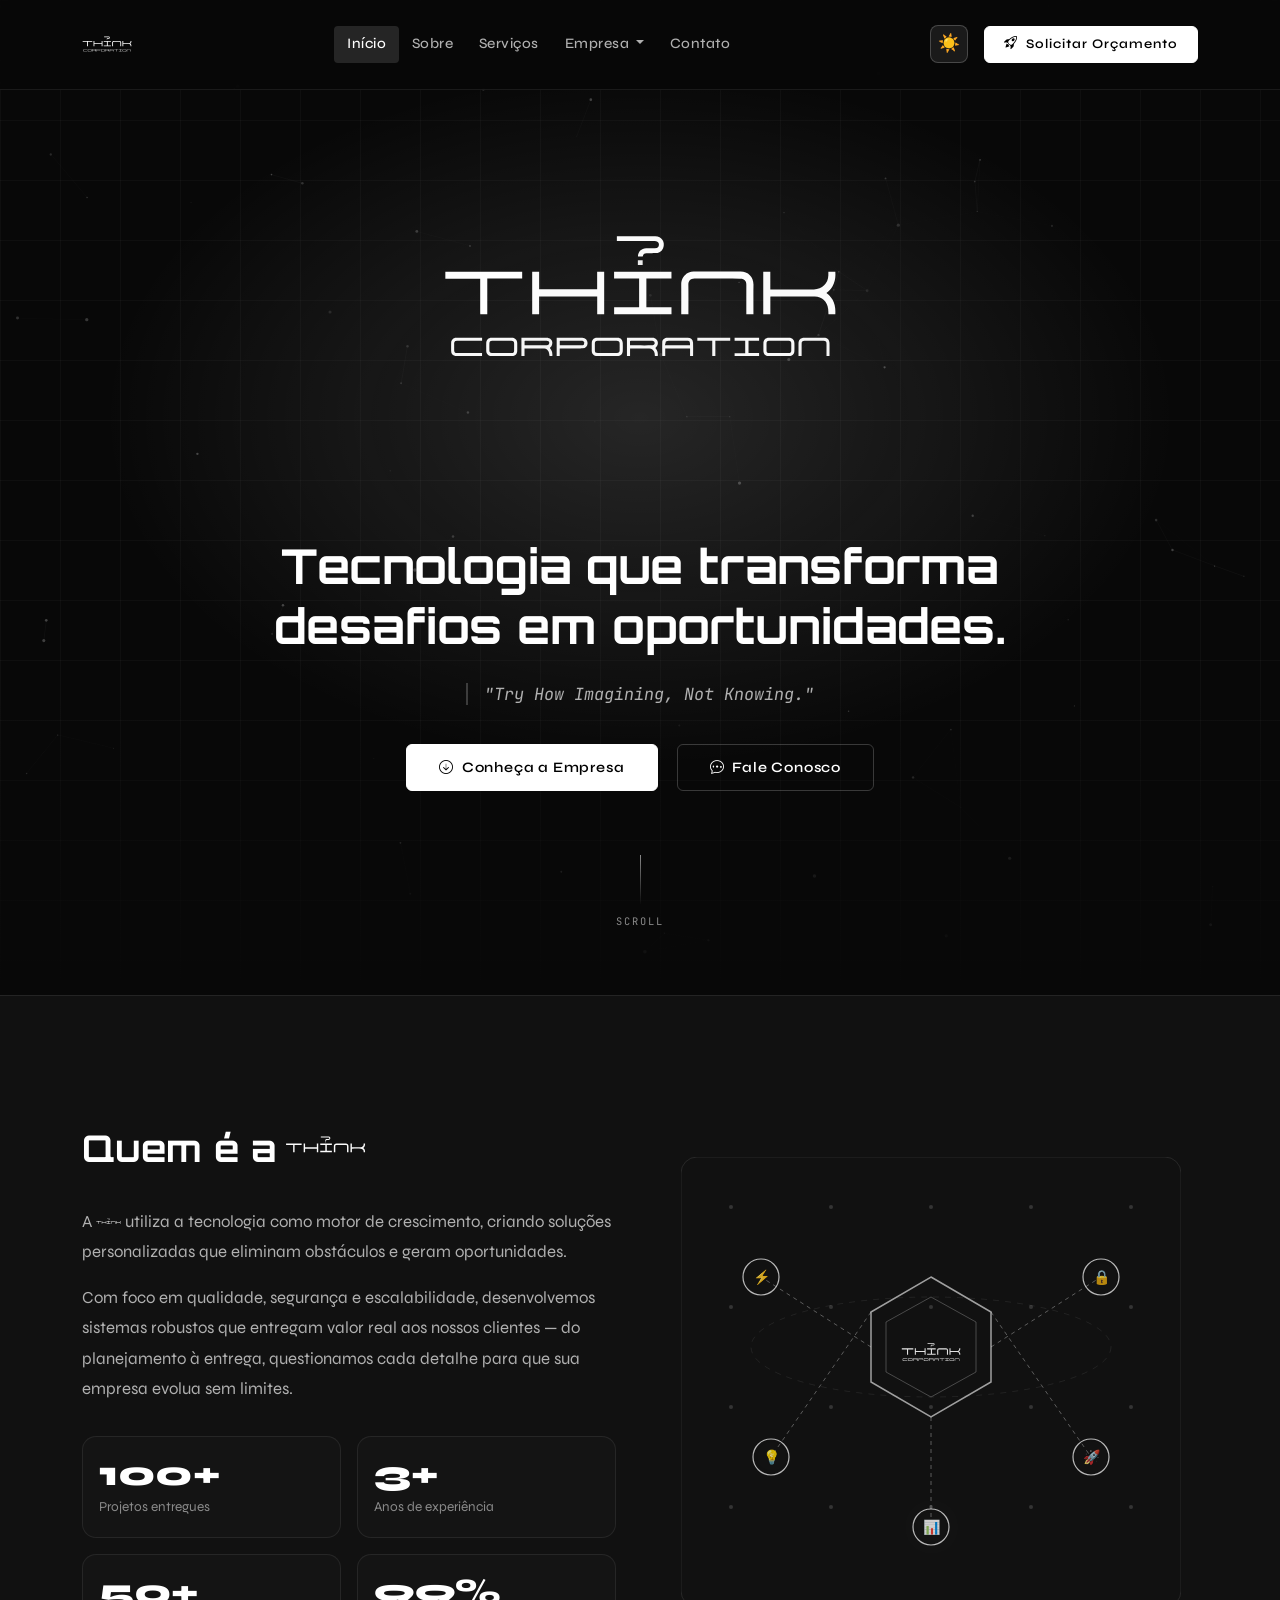
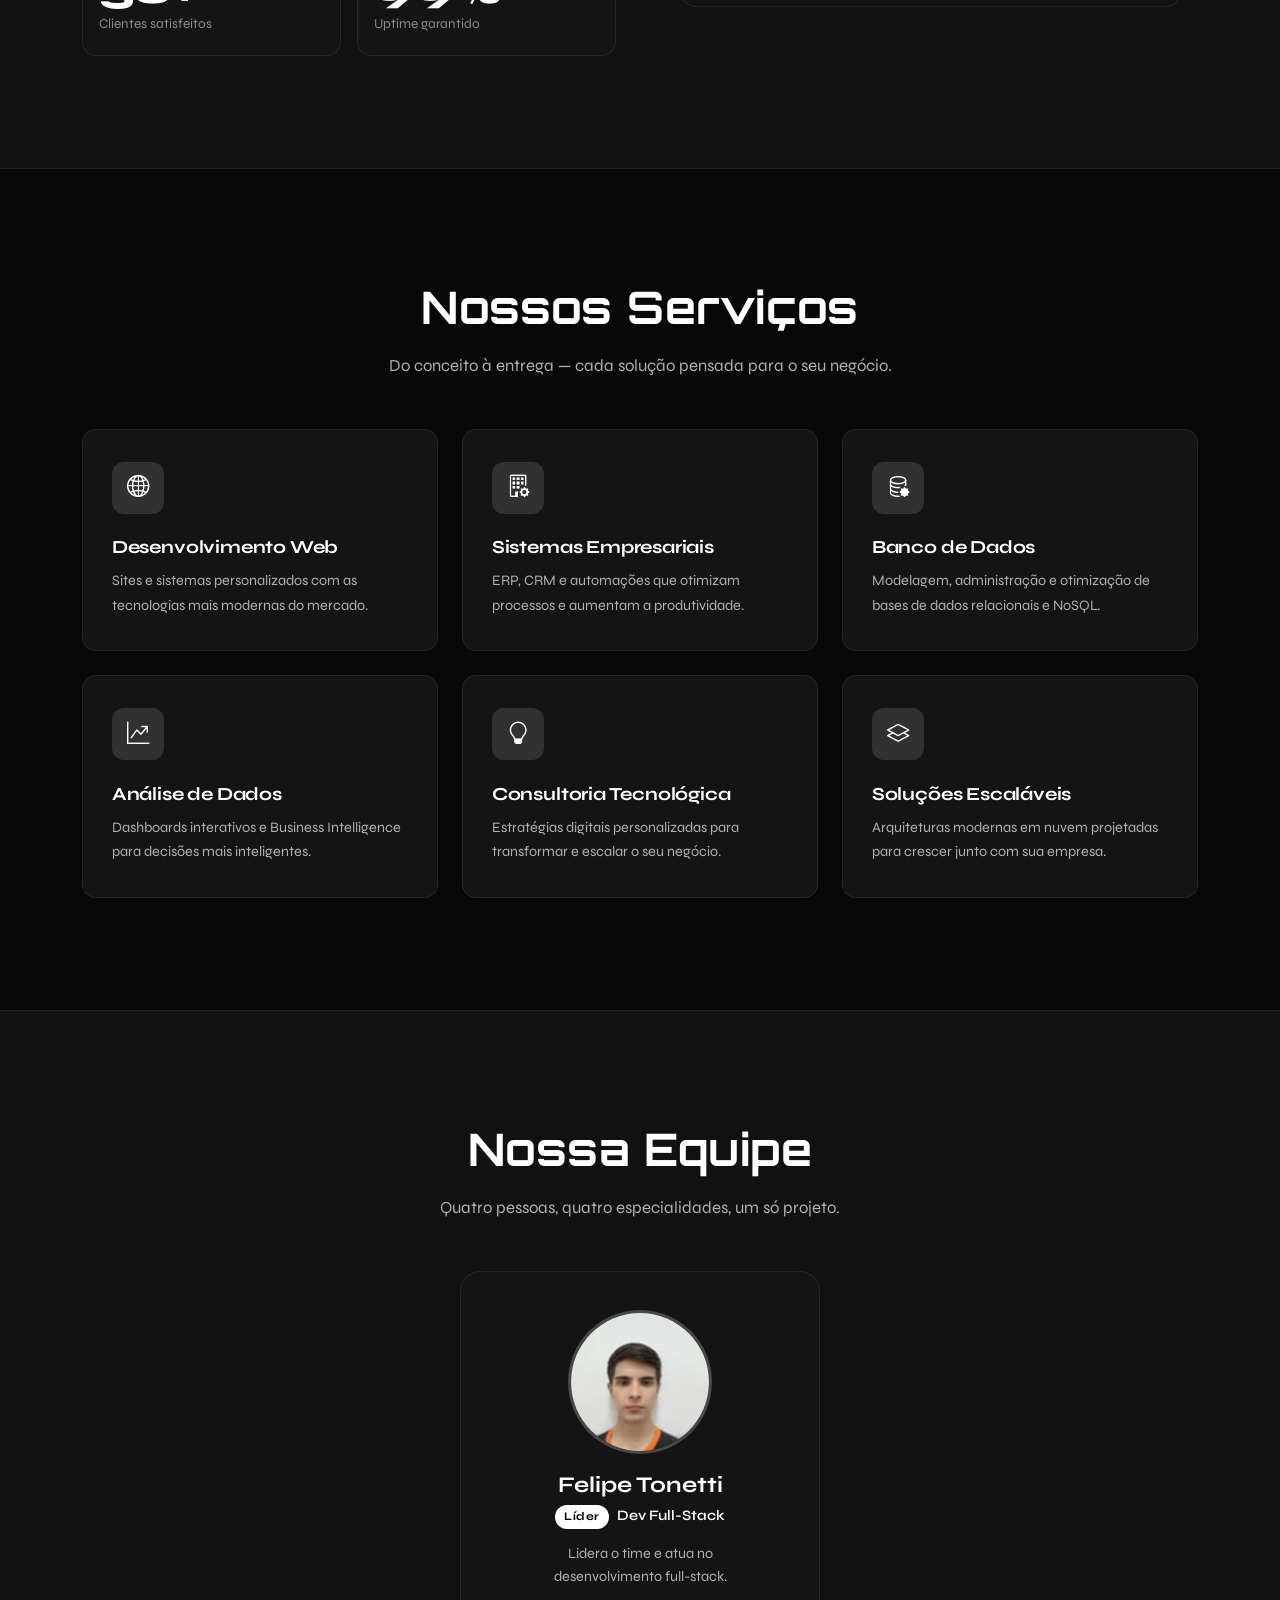
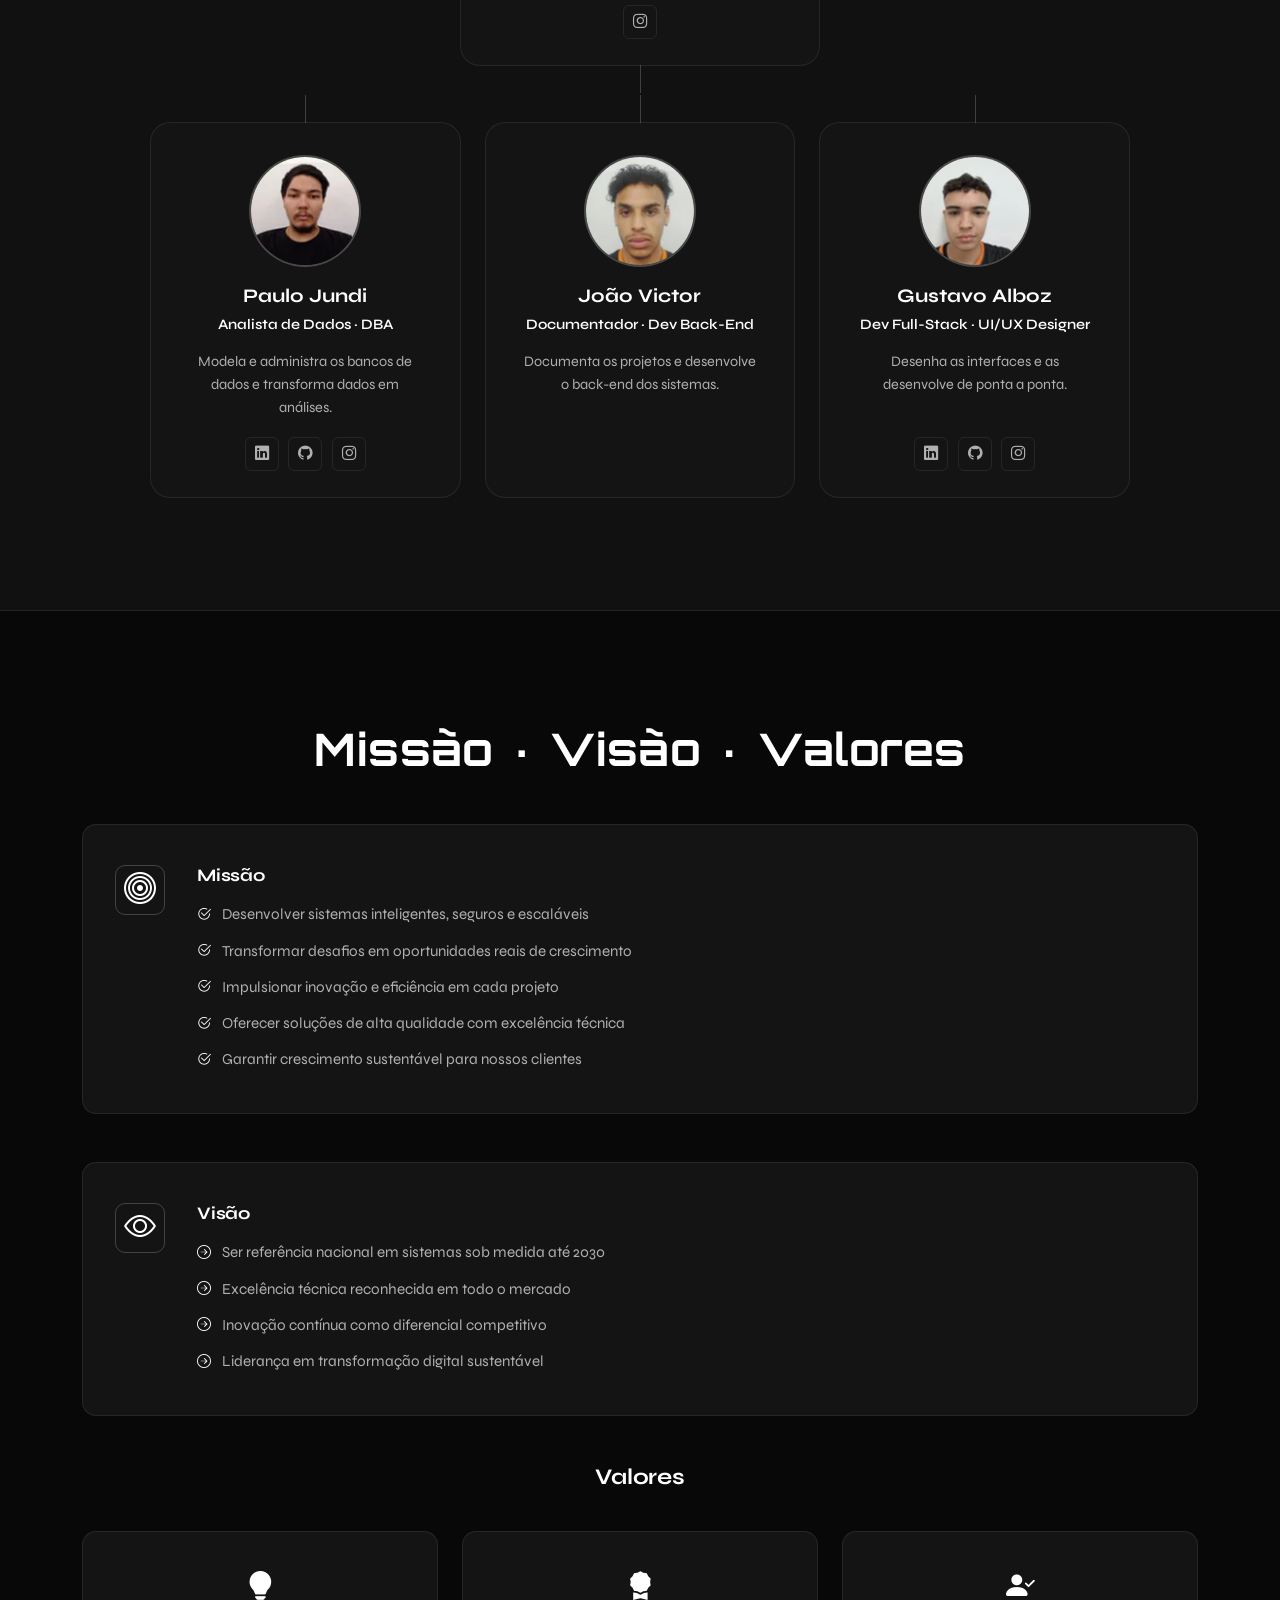
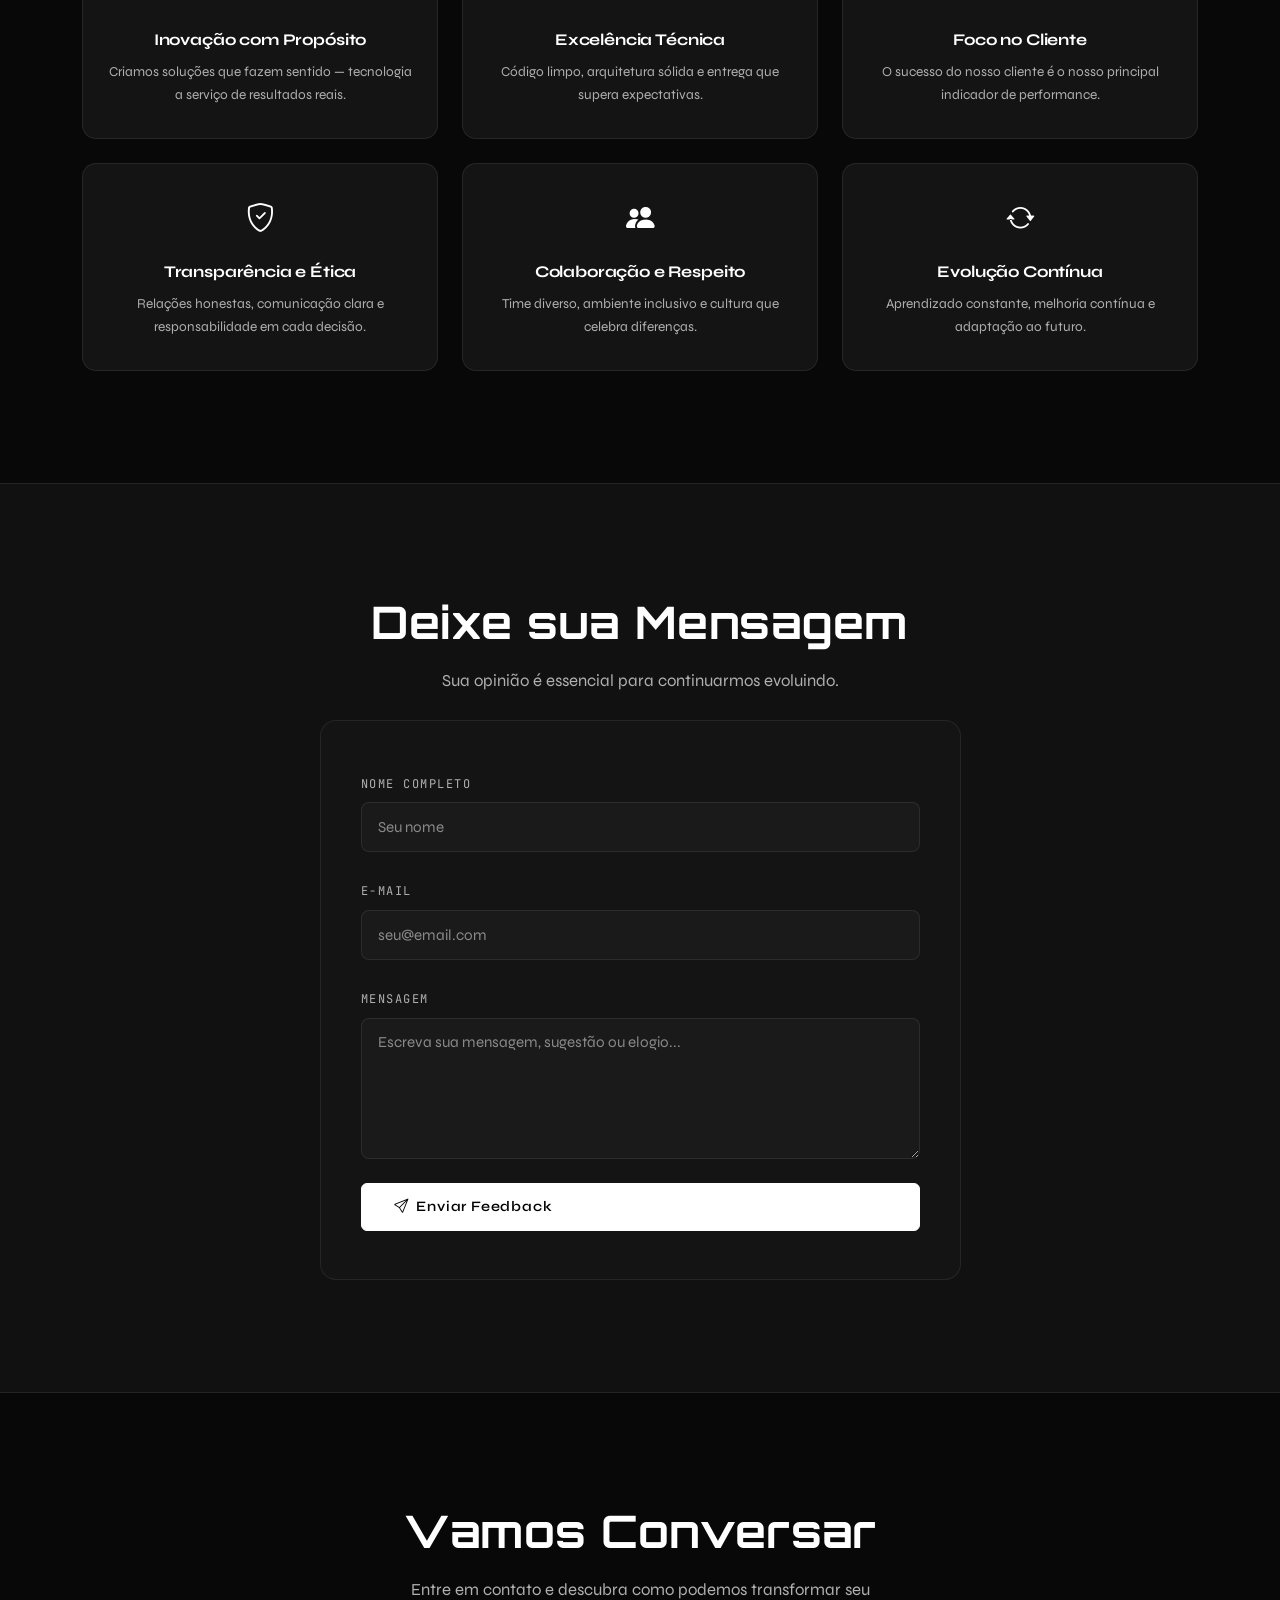
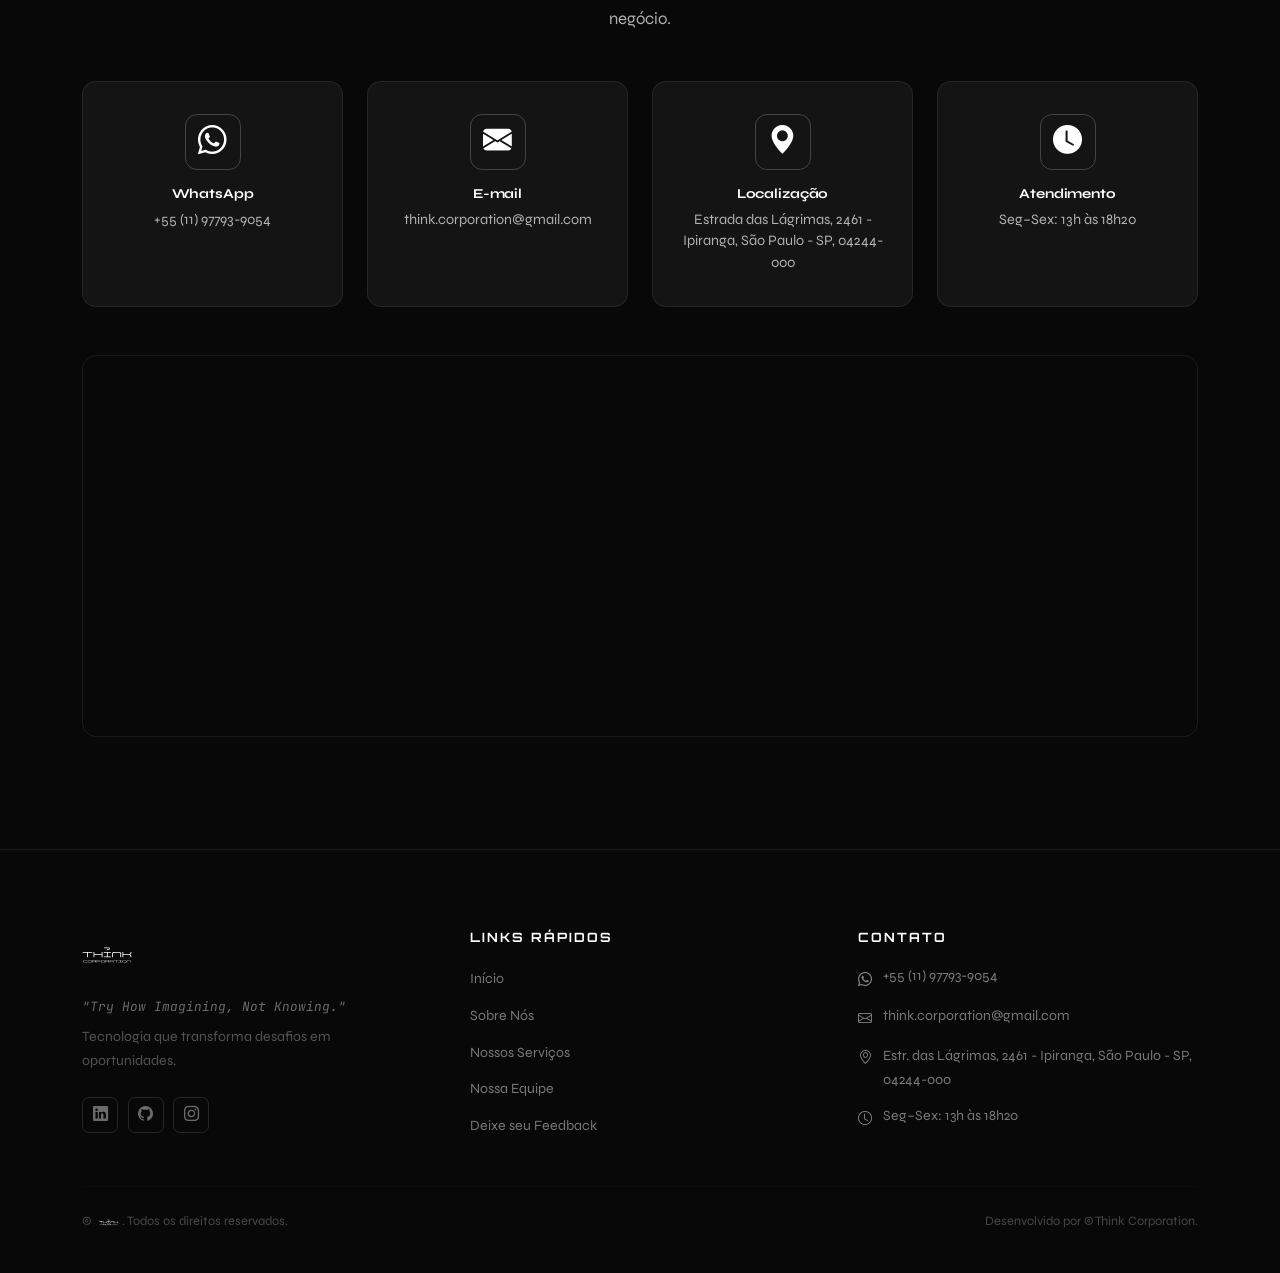
==== index.html @ 340e90be "Add files via upload" ====
<!DOCTYPE html>
<html lang="pt-BR" data-theme="dark">
<head>
  <meta charset="UTF-8" />
  <meta name="viewport" content="width=device-width, initial-scale=1.0" />
  <meta name="description" content="THINK Corporation – Tecnologia que transforma desafios em oportunidades. Desenvolvimento web, sistemas empresariais, análise de dados e consultoria tecnológica." />
  <meta name="keywords" content="THINK Corporation, desenvolvimento web, sistemas empresariais, ERP, CRM, banco de dados, análise de dados, consultoria tecnológica" />
  <meta name="author" content="THINK Corporation" />
  <meta name="robots" content="index, follow" />

  <meta property="og:title" content="THINK Corporation – Try How Imagining, Not Knowing." />
  <meta property="og:description" content="Tecnologia que transforma desafios em oportunidades. Soluções personalizadas, escaláveis e seguras." />
  <meta property="og:type" content="website" />
  <meta property="og:url" content="https://thinkcorporation.com.br" />
  <meta property="og:locale" content="pt_BR" />

  <meta name="twitter:card" content="summary" />
  <meta name="twitter:title" content="THINK Corporation" />
  <meta name="twitter:description" content="Try How Imagining, Not Knowing." />

  <title>THINK Corporation – Tecnologia que Transforma</title>

  <link rel="icon" type="image/svg+xml" href="assets/img/think_b.svg" />

  <link href="https://cdn.jsdelivr.net/npm/bootstrap@5.3.3/dist/css/bootstrap.min.css" rel="stylesheet" />
  <link href="https://cdn.jsdelivr.net/npm/bootstrap-icons@1.11.3/font/bootstrap-icons.css" rel="stylesheet" />
  <link href="https://cdn.jsdelivr.net/npm/aos@2.3.4/dist/aos.css" rel="stylesheet" />
  <link href="https://fonts.googleapis.com/css2?family=Orbitron:wght@400;600;700;900&family=Syne:wght@400;500;600;700&family=JetBrains+Mono:wght@300;400;500&display=swap" rel="stylesheet" />

  <link rel="stylesheet" href="css/themes.css" />
  <link rel="stylesheet" href="css/style.css" />
  <link rel="stylesheet" href="css/responsive.css" />
  <link rel="manifest" href="manifest.json" />
</head>
<body>

  <div id="header-placeholder"></div>

  <section id="home" class="hero-section">
    <canvas id="particles-canvas"></canvas>
    <div class="hero-grid-overlay"></div>

    <div class="container hero-content">
      <div class="row align-items-center justify-content-center text-center">
        <div class="col-lg-10">

          <div class="hero-logo" data-aos="fade-down" data-aos-duration="800">
            <img src="assets/img/thinkc_b.svg" alt="THINK Corporation" class="img-fluid theme-light-only" style="max-width: min(400px, 80vw);" />
            <img src="assets/img/thinkc_w.svg" alt="THINK Corporation" class="img-fluid theme-dark-only" style="max-width: min(400px, 80vw);" />
          </div>

          <h1 class="hero-title" data-aos="fade-up" data-aos-delay="200" data-aos-duration="900">
            Tecnologia que <span class="accent-text">transforma</span><br/>desafios em oportunidades.
          </h1>

          <p class="hero-slogan" data-aos="fade-up" data-aos-delay="400" data-aos-duration="800">
            <span class="slogan-quote">"Try How Imagining, Not Knowing."</span>
          </p>

          <div class="hero-buttons" data-aos="fade-up" data-aos-delay="600">
            <a href="#sobre" class="btn btn-think-primary me-3">
              <i class="bi bi-arrow-down-circle me-2"></i>Conheça a Empresa
            </a>
            <a href="#contato" class="btn btn-think-outline">
              <i class="bi bi-chat-dots me-2"></i>Fale Conosco
            </a>
          </div>

          <div class="scroll-indicator" data-aos="fade-up" data-aos-delay="900">
            <div class="scroll-line"></div>
            <span>scroll</span>
          </div>

        </div>
      </div>
    </div>
  </section>

  <section id="sobre" class="section-sobre py-6">
    <div class="container">
      <div class="row align-items-center g-5">

        <div class="col-lg-6" data-aos="fade-right" data-aos-duration="800">
          
          <h2 class="section-title d-flex align-items-center flex-wrap gap-2">
            Quem é a 
            <img src="assets/img/think_b.svg" alt="THINK" class="theme-light-only inline-logo-title" />
            <img src="assets/img/think_w.svg" alt="THINK" class="theme-dark-only inline-logo-title" />
          </h2>
          
          <p class="section-body">
            A 
            <img src="assets/img/think_b.svg" alt="THINK Corporation" class="theme-light-only" style="height: 1.5em; vertical-align: middle;" />
            <img src="assets/img/think_w.svg" alt="THINK Corporation" class="theme-dark-only" style="height: 1.5em; vertical-align: middle;" /> 
            utiliza a tecnologia como motor de crescimento, criando soluções personalizadas que eliminam obstáculos e geram oportunidades.
          </p>
          
          <p class="section-body">
            Com foco em qualidade, segurança e escalabilidade, desenvolvemos sistemas robustos que entregam valor real aos nossos clientes — do planejamento à entrega, questionamos cada detalhe para que sua empresa evolua sem limites.
          </p>

          <div class="row g-3 mt-3">
            <div class="col-6" data-aos="zoom-in" data-aos-delay="100">
              <div class="stat-card">
                <span class="stat-number">100<span class="accent-text">+</span></span>
                <span class="stat-label">Projetos entregues</span>
              </div>
            </div>
            <div class="col-6" data-aos="zoom-in" data-aos-delay="200">
              <div class="stat-card">
                <span class="stat-number">3<span class="accent-text">+</span></span>
                <span class="stat-label">Anos de experiência</span>
              </div>
            </div>
            <div class="col-6" data-aos="zoom-in" data-aos-delay="300">
              <div class="stat-card">
                <span class="stat-number">50<span class="accent-text">+</span></span>
                <span class="stat-label">Clientes satisfeitos</span>
              </div>
            </div>
            <div class="col-6" data-aos="zoom-in" data-aos-delay="400">
              <div class="stat-card">
                <span class="stat-number">99<span class="accent-text">%</span></span>
                <span class="stat-label">Uptime garantido</span>
              </div>
            </div>
          </div>
        </div>

        <div class="col-lg-6" data-aos="fade-left" data-aos-duration="800">
          <div class="about-visual">
            <div class="tech-graphic">
              <svg viewBox="0 0 500 450" xmlns="http://www.w3.org/2000/svg" class="tech-svg">
                <rect width="500" height="450" rx="16" fill="none" stroke="currentColor" stroke-width="0.5" opacity="0.2"/>
                <g opacity="0.15">
                  <circle cx="50" cy="50" r="2" fill="currentColor"/><circle cx="150" cy="50" r="2" fill="currentColor"/>
                  <circle cx="250" cy="50" r="2" fill="currentColor"/><circle cx="350" cy="50" r="2" fill="currentColor"/>
                  <circle cx="450" cy="50" r="2" fill="currentColor"/>
                  <circle cx="50" cy="150" r="2" fill="currentColor"/><circle cx="150" cy="150" r="2" fill="currentColor"/>
                  <circle cx="250" cy="150" r="2" fill="currentColor"/><circle cx="350" cy="150" r="2" fill="currentColor"/>
                  <circle cx="450" cy="150" r="2" fill="currentColor"/>
                  <circle cx="50" cy="250" r="2" fill="currentColor"/><circle cx="150" cy="250" r="2" fill="currentColor"/>
                  <circle cx="250" cy="250" r="2" fill="currentColor"/><circle cx="350" cy="250" r="2" fill="currentColor"/>
                  <circle cx="450" cy="250" r="2" fill="currentColor"/>
                  <circle cx="50" cy="350" r="2" fill="currentColor"/><circle cx="150" cy="350" r="2" fill="currentColor"/>
                  <circle cx="250" cy="350" r="2" fill="currentColor"/><circle cx="350" cy="350" r="2" fill="currentColor"/>
                  <circle cx="450" cy="350" r="2" fill="currentColor"/>
                </g>
                <polygon points="250,120 310,155 310,225 250,260 190,225 190,155" fill="none" stroke="currentColor" stroke-width="1.5" opacity="0.6"/>
                <polygon points="250,140 295,165 295,215 250,240 205,215 205,165" fill="none" stroke="currentColor" stroke-width="0.8" opacity="0.3"/>
                
                <image href="assets/img/thinkc_b.svg" x="160" y="165" width="180" height="60" class="theme-light-only" opacity="0.9" />
                <image href="assets/img/thinkc_w.svg" x="160" y="165" width="180" height="60" class="theme-dark-only" opacity="0.9" />

                <line x1="190" y1="190" x2="80" y2="120" stroke="currentColor" stroke-width="0.8" opacity="0.4" stroke-dasharray="4,4"/>
                <line x1="310" y1="190" x2="420" y2="120" stroke="currentColor" stroke-width="0.8" opacity="0.4" stroke-dasharray="4,4"/>
                <line x1="250" y1="260" x2="250" y2="360" stroke="currentColor" stroke-width="0.8" opacity="0.4" stroke-dasharray="4,4"/>
                <line x1="190" y1="155" x2="90" y2="300" stroke="currentColor" stroke-width="0.8" opacity="0.4" stroke-dasharray="4,4"/>
                <line x1="310" y1="155" x2="410" y2="300" stroke="currentColor" stroke-width="0.8" opacity="0.4" stroke-dasharray="4,4"/>
                <circle cx="80" cy="120" r="18" fill="none" stroke="currentColor" stroke-width="1.2" opacity="0.7"/>
                <text x="80" y="125" text-anchor="middle" font-family="Bootstrap Icons" font-size="14" fill="currentColor" opacity="0.8">⚡</text>
                <circle cx="420" cy="120" r="18" fill="none" stroke="currentColor" stroke-width="1.2" opacity="0.7"/>
                <text x="420" y="125" text-anchor="middle" font-size="14" fill="currentColor" opacity="0.8">🔒</text>
                <circle cx="250" cy="370" r="18" fill="none" stroke="currentColor" stroke-width="1.2" opacity="0.7"/>
                <text x="250" y="375" text-anchor="middle" font-size="14" fill="currentColor" opacity="0.8">📊</text>
                <circle cx="90" cy="300" r="18" fill="none" stroke="currentColor" stroke-width="1.2" opacity="0.7"/>
                <text x="90" y="305" text-anchor="middle" font-size="14" fill="currentColor" opacity="0.8">💡</text>
                <circle cx="410" cy="300" r="18" fill="none" stroke="currentColor" stroke-width="1.2" opacity="0.7"/>
                <text x="410" y="305" text-anchor="middle" font-size="14" fill="currentColor" opacity="0.8">🚀</text>
                <ellipse cx="250" cy="190" rx="180" ry="50" fill="none" stroke="currentColor" stroke-width="0.5" opacity="0.15" stroke-dasharray="6,6"/>
              </svg>
            </div>
          </div>
        </div>

      </div>
    </div>
  </section>

  <section id="servicos" class="section-servicos py-6">
    <div class="container">
      <div class="text-center mb-5" data-aos="fade-up">
        <h2 class="section-title">Nossos <span class="accent-text">Serviços</span></h2>
        <p class="section-subtitle">Do conceito à entrega — cada solução pensada para o seu negócio.</p>
      </div>

      <div class="row g-4">
        <div class="col-md-6 col-lg-4" data-aos="fade-up" data-aos-delay="0">
          <div class="service-card">
            <div class="service-icon-wrap">
              <i class="bi bi-globe2"></i>
            </div>
            <h3 class="service-title">Desenvolvimento Web</h3>
            <p class="service-desc">Sites e sistemas personalizados com as tecnologias mais modernas do mercado.</p>
            <div class="service-arrow"><i class="bi bi-arrow-right"></i></div>
          </div>
        </div>
        <div class="col-md-6 col-lg-4" data-aos="fade-up" data-aos-delay="80">
          <div class="service-card">
            <div class="service-icon-wrap">
              <i class="bi bi-building-gear"></i>
            </div>
            <h3 class="service-title">Sistemas Empresariais</h3>
            <p class="service-desc">ERP, CRM e automações que otimizam processos e aumentam a produtividade.</p>
            <div class="service-arrow"><i class="bi bi-arrow-right"></i></div>
          </div>
        </div>
        <div class="col-md-6 col-lg-4" data-aos="fade-up" data-aos-delay="160">
          <div class="service-card">
            <div class="service-icon-wrap">
              <i class="bi bi-database-gear"></i>
            </div>
            <h3 class="service-title">Banco de Dados</h3>
            <p class="service-desc">Modelagem, administração e otimização de bases de dados relacionais e NoSQL.</p>
            <div class="service-arrow"><i class="bi bi-arrow-right"></i></div>
          </div>
        </div>
        <div class="col-md-6 col-lg-4" data-aos="fade-up" data-aos-delay="240">
          <div class="service-card">
            <div class="service-icon-wrap">
              <i class="bi bi-graph-up-arrow"></i>
            </div>
            <h3 class="service-title">Análise de Dados</h3>
            <p class="service-desc">Dashboards interativos e Business Intelligence para decisões mais inteligentes.</p>
            <div class="service-arrow"><i class="bi bi-arrow-right"></i></div>
          </div>
        </div>
        <div class="col-md-6 col-lg-4" data-aos="fade-up" data-aos-delay="320">
          <div class="service-card">
            <div class="service-icon-wrap">
              <i class="bi bi-lightbulb"></i>
            </div>
            <h3 class="service-title">Consultoria Tecnológica</h3>
            <p class="service-desc">Estratégias digitais personalizadas para transformar e escalar o seu negócio.</p>
            <div class="service-arrow"><i class="bi bi-arrow-right"></i></div>
          </div>
        </div>
        <div class="col-md-6 col-lg-4" data-aos="fade-up" data-aos-delay="400">
          <div class="service-card">
            <div class="service-icon-wrap">
              <i class="bi bi-layers"></i>
            </div>
            <h3 class="service-title">Soluções Escaláveis</h3>
            <p class="service-desc">Arquiteturas modernas em nuvem projetadas para crescer junto com sua empresa.</p>
            <div class="service-arrow"><i class="bi bi-arrow-right"></i></div>
          </div>
        </div>
      </div>
    </div>
  </section>

  <section id="equipe" class="section-equipe py-6">
    <div class="container">
      <div class="text-center mb-5" data-aos="fade-up">
        <h2 class="section-title">Nossa Equipe</h2>
        <p class="section-subtitle">Quatro pessoas, quatro especialidades, um só projeto.</p>
      </div>

      <div class="org">
        <article class="member member-lead" data-aos="fade-up">
          <img class="member-photo" src="assets/img/team/felipe.jpg" alt="Foto de Felipe Tonetti" width="160" height="160" />
          <h3 class="member-name">Felipe Tonetti</h3>
          <p class="member-role"><span class="member-badge">Líder</span> Dev Full-Stack</p>
          <p class="member-bio">Lidera o time e atua no desenvolvimento full-stack.</p>
          <div class="team-socials">
            <a href="https://instagram.com/flptonetti" target="_blank" rel="noopener" class="social-link" aria-label="Instagram de Felipe Tonetti"><i class="bi bi-instagram"></i></a>
          </div>
        </article>

        <div class="org-row">
          <article class="member" data-aos="fade-up" data-aos-delay="100">
            <img class="member-photo" src="assets/img/team/paulo.jpg" alt="Foto de Paulo Jundi" width="128" height="128" loading="lazy" />
            <h3 class="member-name">Paulo Jundi</h3>
            <p class="member-role">Analista de Dados · DBA</p>
            <p class="member-bio">Modela e administra os bancos de dados e transforma dados em análises.</p>
            <div class="team-socials">
              <a href="https://www.linkedin.com/in/opaulojundi/" target="_blank" rel="noopener" class="social-link" aria-label="LinkedIn de Paulo Jundi"><i class="bi bi-linkedin"></i></a>
              <a href="https://github.com/opaulojundi" target="_blank" rel="noopener" class="social-link" aria-label="GitHub de Paulo Jundi"><i class="bi bi-github"></i></a>
              <a href="https://instagram.com/0paulojundi" target="_blank" rel="noopener" class="social-link" aria-label="Instagram de Paulo Jundi"><i class="bi bi-instagram"></i></a>
            </div>
          </article>

          <article class="member" data-aos="fade-up" data-aos-delay="200">
            <img class="member-photo" src="assets/img/team/joao.jpg" alt="Foto de João Victor" width="128" height="128" loading="lazy" />
            <h3 class="member-name">João Victor</h3>
            <p class="member-role">Documentador · Dev Back-End</p>
            <p class="member-bio">Documenta os projetos e desenvolve o back-end dos sistemas.</p>
          </article>

          <article class="member" data-aos="fade-up" data-aos-delay="300">
            <img class="member-photo" src="assets/img/team/gustavo.jpg" alt="Foto de Gustavo Alboz" width="128" height="128" loading="lazy" />
            <h3 class="member-name">Gustavo Alboz</h3>
            <p class="member-role">Dev Full-Stack · UI/UX Designer</p>
            <p class="member-bio">Desenha as interfaces e as desenvolve de ponta a ponta.</p>
            <div class="team-socials">
              <a href="https://www.linkedin.com/in/gustavo-ferreira-alboz-a94721279/" target="_blank" rel="noopener" class="social-link" aria-label="LinkedIn de Gustavo Alboz"><i class="bi bi-linkedin"></i></a>
              <a href="https://github.com/gustavoalboz" target="_blank" rel="noopener" class="social-link" aria-label="GitHub de Gustavo Alboz"><i class="bi bi-github"></i></a>
              <a href="https://instagram.com/guester14" target="_blank" rel="noopener" class="social-link" aria-label="Instagram de Gustavo Alboz"><i class="bi bi-instagram"></i></a>
            </div>
          </article>
        </div>
      </div>
    </div>
  </section>

  <section id="missao" class="section-mvv py-6">
    <div class="container">
      <div class="text-center mb-5" data-aos="fade-up">
        <h2 class="section-title">Missão · Visão · <span class="accent-text">Valores</span></h2>
      </div>

      <div class="row mb-5">
        <div class="col-12" data-aos="fade-up">
          <div class="mvv-block mvv-missao">
            <div class="mvv-icon"><i class="bi bi-bullseye"></i></div>
            <div class="mvv-content">
              <h3 class="mvv-title">Missão</h3>
              <ul class="mvv-list">
                <li><i class="bi bi-check2-circle"></i> Desenvolver sistemas inteligentes, seguros e escaláveis</li>
                <li><i class="bi bi-check2-circle"></i> Transformar desafios em oportunidades reais de crescimento</li>
                <li><i class="bi bi-check2-circle"></i> Impulsionar inovação e eficiência em cada projeto</li>
                <li><i class="bi bi-check2-circle"></i> Oferecer soluções de alta qualidade com excelência técnica</li>
                <li><i class="bi bi-check2-circle"></i> Garantir crescimento sustentável para nossos clientes</li>
              </ul>
            </div>
          </div>
        </div>
      </div>

      <div class="row mb-5">
        <div class="col-12" data-aos="fade-up">
          <div class="mvv-block mvv-visao">
            <div class="mvv-icon"><i class="bi bi-eye"></i></div>
            <div class="mvv-content">
              <h3 class="mvv-title">Visão</h3>
              <ul class="mvv-list">
                <li><i class="bi bi-arrow-right-circle"></i> Ser referência nacional em sistemas sob medida até 2030</li>
                <li><i class="bi bi-arrow-right-circle"></i> Excelência técnica reconhecida em todo o mercado</li>
                <li><i class="bi bi-arrow-right-circle"></i> Inovação contínua como diferencial competitivo</li>
                <li><i class="bi bi-arrow-right-circle"></i> Liderança em transformação digital sustentável</li>
              </ul>
            </div>
          </div>
        </div>
      </div>

      <div class="row g-4" id="valores">
        <div class="col-12 text-center mb-2" data-aos="fade-up">
          <h3 class="mvv-section-title">Valores</h3>
        </div>
        <div class="col-sm-6 col-lg-4" data-aos="zoom-in" data-aos-delay="0">
          <div class="value-card">
            <div class="value-icon"><i class="bi bi-lightbulb-fill"></i></div>
            <h4 class="value-name">Inovação com Propósito</h4>
            <p class="value-desc">Criamos soluções que fazem sentido — tecnologia a serviço de resultados reais.</p>
          </div>
        </div>
        <div class="col-sm-6 col-lg-4" data-aos="zoom-in" data-aos-delay="80">
          <div class="value-card">
            <div class="value-icon"><i class="bi bi-award-fill"></i></div>
            <h4 class="value-name">Excelência Técnica</h4>
            <p class="value-desc">Código limpo, arquitetura sólida e entrega que supera expectativas.</p>
          </div>
        </div>
        <div class="col-sm-6 col-lg-4" data-aos="zoom-in" data-aos-delay="160">
          <div class="value-card">
            <div class="value-icon"><i class="bi bi-person-check-fill"></i></div>
            <h4 class="value-name">Foco no Cliente</h4>
            <p class="value-desc">O sucesso do nosso cliente é o nosso principal indicador de performance.</p>
          </div>
        </div>
        <div class="col-sm-6 col-lg-4" data-aos="zoom-in" data-aos-delay="240">
          <div class="value-card">
            <div class="value-icon"><i class="bi bi-shield-check"></i></div>
            <h4 class="value-name">Transparência e Ética</h4>
            <p class="value-desc">Relações honestas, comunicação clara e responsabilidade em cada decisão.</p>
          </div>
        </div>
        <div class="col-sm-6 col-lg-4" data-aos="zoom-in" data-aos-delay="320">
          <div class="value-card">
            <div class="value-icon"><i class="bi bi-people-fill"></i></div>
            <h4 class="value-name">Colaboração e Respeito</h4>
            <p class="value-desc">Time diverso, ambiente inclusivo e cultura que celebra diferenças.</p>
          </div>
        </div>
        <div class="col-sm-6 col-lg-4" data-aos="zoom-in" data-aos-delay="400">
          <div class="value-card">
            <div class="value-icon"><i class="bi bi-arrow-repeat"></i></div>
            <h4 class="value-name">Evolução Contínua</h4>
            <p class="value-desc">Aprendizado constante, melhoria contínua e adaptação ao futuro.</p>
          </div>
        </div>
      </div>
    </div>
  </section>

  <section id="feedback" class="section-feedback py-6">
    <div class="container">
      <div class="row justify-content-center">
        <div class="col-lg-8 text-center" data-aos="fade-up">
          <h2 class="section-title">Deixe sua <span class="accent-text">Mensagem</span></h2>
          <p class="section-subtitle">Sua opinião é essencial para continuarmos evoluindo.</p>
        </div>
      </div>

      <div class="row justify-content-center mt-4">
        <div class="col-lg-7" data-aos="fade-up" data-aos-delay="100">
          <div class="feedback-form-wrap">
            <div id="feedbackForm">
              <div class="mb-4">
                <label for="feedbackNome" class="form-label think-label">Nome completo</label>
                <input type="text" class="form-control think-input" id="feedbackNome" placeholder="Seu nome" required />
              </div>
              <div class="mb-4">
                <label for="feedbackEmail" class="form-label think-label">E-mail</label>
                <input type="email" class="form-control think-input" id="feedbackEmail" placeholder="seu@email.com" required />
              </div>
              <div class="mb-4">
                <label for="feedbackMensagem" class="form-label think-label">Mensagem</label>
                <textarea class="form-control think-input" id="feedbackMensagem" rows="5" placeholder="Escreva sua mensagem, sugestão ou elogio..." required></textarea>
              </div>
              <button type="button" class="btn btn-think-primary w-100" id="btnEnviarFeedback">
                <span id="feedbackBtnText"><i class="bi bi-send me-2"></i>Enviar Feedback</span>
                <span id="feedbackBtnLoading" class="d-none">
                  <span class="spinner-border spinner-border-sm me-2" role="status"></span>Enviando...
                </span>
              </button>
            </div>
          </div>
        </div>
      </div>
    </div>

    <div class="toast-container position-fixed bottom-0 end-0 p-3" style="z-index:9999">
      <div id="feedbackToast" class="toast think-toast" role="alert" aria-live="assertive" aria-atomic="true">
        <div class="toast-header">
          <i class="bi bi-check-circle-fill text-success me-2"></i>
          <strong class="me-auto">
            <img src="assets/img/thinkc_b.svg" alt="THINK Corporation" class="theme-light-only" style="height: 1.2em; vertical-align: middle;" />
            <img src="assets/img/thinkc_w.svg" alt="THINK Corporation" class="theme-dark-only" style="height: 1.2em; vertical-align: middle;" />
          </strong>
          <button type="button" class="btn-close" data-bs-dismiss="toast" aria-label="Fechar"></button>
        </div>
        <div class="toast-body" id="toastMessage">
          Feedback enviado com sucesso. Obrigado! 🚀
        </div>
      </div>
    </div>
  </section>

  <section id="contato" class="section-contato py-6">
    <div class="container">
      <div class="text-center mb-5" data-aos="fade-up">
        <h2 class="section-title">Vamos <span class="accent-text">Conversar</span></h2>
        <p class="section-subtitle">Entre em contato e descubra como podemos transformar seu negócio.</p>
      </div>

      <div class="row g-4 mb-5">
        <div class="col-sm-6 col-lg-3" data-aos="fade-up" data-aos-delay="0">
          <a href="https://wa.me/5511977939054" target="_blank" rel="noopener" class="contact-card">
            <div class="contact-icon"><i class="bi bi-whatsapp"></i></div>
            <h4 class="contact-label">WhatsApp</h4>
            <p class="contact-value">+55 (11) 97793-9054</p>
          </a>
        </div>
        <div class="col-sm-6 col-lg-3" data-aos="fade-up" data-aos-delay="100">
          <a href="mailto:think.corporation@gmail.com" class="contact-card">
            <div class="contact-icon"><i class="bi bi-envelope-fill"></i></div>
            <h4 class="contact-label">E-mail</h4>
            <p class="contact-value">think.corporation@gmail.com</p>
          </a>
        </div>
        <div class="col-sm-6 col-lg-3" data-aos="fade-up" data-aos-delay="200">
          <div class="contact-card">
            <div class="contact-icon"><i class="bi bi-geo-alt-fill"></i></div>
            <h4 class="contact-label">Localização</h4>
            <p class="contact-value">Estrada das Lágrimas, 2461 - Ipiranga, São Paulo - SP, 04244-000</p>
          </div>
        </div>
        <div class="col-sm-6 col-lg-3" data-aos="fade-up" data-aos-delay="300">
          <div class="contact-card">
            <div class="contact-icon"><i class="bi bi-clock-fill"></i></div>
            <h4 class="contact-label">Atendimento</h4>
            <p class="contact-value">Seg–Sex: 13h às 18h20</p>
          </div>
        </div>
      </div>

      <div class="row" data-aos="fade-up">
        <div class="col-12">
          <div class="map-container">
            <iframe
              src="https://www.google.com/maps/embed?pb=!1m18!1m12!1m3!1d3655.4911221274892!2d-46.594056125918904!3d-23.622576563841626!2m3!1f0!2f0!3f0!3m2!1i1024!2i768!4f13.1!3m3!1m2!1s0x94ce5c9dcc194ffb%3A0x97d7853934328d05!2sEtec%20de%20Heli%C3%B3polis!5e0!3m2!1spt-BR!2sbr!4v1780948893169!5m2!1spt-BR!2sbr"
              width="100%" height="380" style="border:0;" allowfullscreen=""
              loading="lazy" referrerpolicy="no-referrer-when-downgrade"
              title="Mapa de localização THINK Corporation"
            ></iframe>
          </div>
        </div>
      </div>
    </div>
  </section>

  <div id="footer-placeholder"></div>

  <div vw class="enabled">
    <div vw-access-button class="active"></div>
    <div vw-plugin-wrapper>
      <div class="vw-plugin-top-wrapper"></div>
    </div>
  </div>
  <script src="https://vlibras.gov.br/app/vlibras-plugin.js"></script>
  <script>
    new window.VLibras.Widget('https://vlibras.gov.br/app');
  </script>

  <script src="https://cdn.jsdelivr.net/npm/bootstrap@5.3.3/dist/js/bootstrap.bundle.min.js"></script>
  <script src="https://cdn.jsdelivr.net/npm/aos@2.3.4/dist/aos.js"></script>
  <script src="js/theme.js"></script>
  <script src="js/feedback.js"></script>
  <script src="js/main.js"></script>
</body>
</html>
---- css/themes.css ----
/* ============================================================
   themes.css – Variáveis de tema claro e escuro
   THINK Corporation
============================================================ */

/* ── Tema Escuro (padrão) ── */
[data-theme="dark"] {
  --primary:          #FFFFFF;
  --secondary:        #000000;
  --bg-base:          #080808;
  --bg-surface:       #111111;
  --bg-elevated:      #1a1a1a;
  --bg-card:          #141414;
  --border-color:     rgba(255, 255, 255, 0.08);
  --border-accent:    rgba(255, 255, 255, 0.20);
  --text-primary:     #FFFFFF;
  --text-secondary:   #b0b0b0;
  --text-muted:       #8a8a8a;
  --accent:           #FFFFFF;
  --accent-glow:      rgba(255, 255, 255, 0.12);
  --hero-overlay:     rgba(0, 0, 0, 0.6);
  --navbar-bg:        rgba(8, 8, 8, 0.92);
  --card-shadow:      0 4px 24px rgba(0, 0, 0, 0.6);
  --card-shadow-hover:0 8px 40px rgba(255, 255, 255, 0.08);
  --input-bg:         #1a1a1a;
  --toast-bg:         #1a1a1a;
  --footer-bg:        #080808;
  --particle-color:   255, 255, 255;
  --scrollbar-thumb:  #333;
  --scrollbar-track:  #111;
}

/* ── Tema Claro ── */
[data-theme="light"] {
  --primary:          #000000;
  --secondary:        #FFFFFF;
  --bg-base:          #f8f8f8;
  --bg-surface:       #FFFFFF;
  --bg-elevated:      #f2f2f2;
  --bg-card:          #FFFFFF;
  --border-color:     rgba(0, 0, 0, 0.08);
  --border-accent:    rgba(0, 0, 0, 0.20);
  --text-primary:     #080808;
  --text-secondary:   #4a4a4a;
  --text-muted:       #6b6b6b;
  --accent:           #000000;
  --accent-glow:      rgba(0, 0, 0, 0.06);
  --hero-overlay:     rgba(248, 248, 248, 0.55);
  --navbar-bg:        rgba(248, 248, 248, 0.95);
  --card-shadow:      0 4px 24px rgba(0, 0, 0, 0.10);
  --card-shadow-hover:0 8px 40px rgba(0, 0, 0, 0.16);
  --input-bg:         #f2f2f2;
  --toast-bg:         #FFFFFF;
  --footer-bg:        #0a0a0a;
  --particle-color:   0, 0, 0;
  --scrollbar-thumb:  #ccc;
  --scrollbar-track:  #f0f0f0;
}

/* ── Transição suave ao trocar tema ── */
body, section, .think-navbar, .think-footer,
.service-card, .stat-card, .value-card, .mvv-block, .member,
.contact-card, .feedback-form-wrap, .think-input {
  transition:
    background-color 0.3s ease,
    color 0.3s ease,
    border-color 0.3s ease;
}

/* Exceção: não aplicar transition em animações de hover específicas
   (sobrescritas em style.css onde necessário) */


/* ============================================================
   Controle Automático de Imagens por Tema (SVG / Logos)
============================================================ */

/* Quando o tema for Escuro (Dark): esconde imagens claras, mostra escuras */
[data-theme="dark"] .theme-light-only {
  display: none !important;
}
[data-theme="dark"] .theme-dark-only {
  display: inline-block !important;
}

/* Quando o tema for Claro (Light): esconde imagens escuras, mostra claras */
[data-theme="light"] .theme-light-only {
  display: inline-block !important;
}
[data-theme="light"] .theme-dark-only {
  display: none !important;
}
---- css/style.css ----
/* ============================================================
   style.css – Estilos principais da THINK Corporation
============================================================ */

/* ── Reset & Base ── */
*, *::before, *::after { box-sizing: border-box; margin: 0; padding: 0; }

html {
  scroll-behavior: smooth;
  scrollbar-width: thin;
  scrollbar-color: var(--scrollbar-thumb) var(--scrollbar-track);
}

::-webkit-scrollbar { width: 6px; }
::-webkit-scrollbar-track { background: var(--scrollbar-track); }
::-webkit-scrollbar-thumb { background: var(--scrollbar-thumb); border-radius: 3px; }

body {
  font-family: 'Syne', sans-serif;
  background-color: var(--bg-base);
  color: var(--text-primary);
  line-height: 1.7;
  overflow-x: hidden;
}

/* ── Typography ── */
.font-orbitron { font-family: 'Orbitron', monospace; }
.font-mono     { font-family: 'JetBrains Mono', monospace; }

.accent-text {
  color: var(--accent);
  position: relative;
}

/* ── Utility ── */
.py-6 { padding-top: 7rem; padding-bottom: 7rem; }

/* ── Section Tags ── */
.section-tag {
  display: inline-block;
  font-family: 'JetBrains Mono', monospace;
  font-size: .72rem;
  font-weight: 500;
  letter-spacing: 3px;
  text-transform: uppercase;
  color: var(--text-secondary);
  border: 1px solid var(--border-accent);
  padding: .3rem .9rem;
  border-radius: 2px;
  margin-bottom: 1.2rem;
}

.section-title {
  font-family: 'Orbitron', monospace;
  font-size: clamp(1.8rem, 3.5vw, 2.8rem);
  font-weight: 700;
  color: var(--text-primary);
  line-height: 1.2;
  margin-bottom: 1rem;
}

.section-subtitle {
  font-size: 1.05rem;
  color: var(--text-secondary);
  max-width: 560px;
  margin: 0 auto;
}

.section-body {
  font-size: 1.05rem;
  color: var(--text-secondary);
  margin-bottom: 1rem;
  line-height: 1.8;
}

/* ──────────────────────────────────────────────────────────
   NAVBAR
────────────────────────────────────────────────────────── */
.think-navbar {
  background: var(--navbar-bg);
  backdrop-filter: blur(20px);
  -webkit-backdrop-filter: blur(20px);
  border-bottom: 1px solid var(--border-color);
  padding: .9rem 0;
  transition: all .35s ease;
}

.think-navbar.scrolled {
  padding: .5rem 0;
  box-shadow: 0 2px 30px rgba(0,0,0,.4);
}

/* Logo in navbar */
.think-brand {
  display: flex;
  align-items: center;
  gap: .6rem;
  text-decoration: none;
}

.nav-logo-svg {
  width: 120px;
  height: auto;
}

.nav-logo-text {
  font-family: 'Orbitron', monospace;
  font-size: 28px;
  font-weight: 900;
  fill: var(--text-primary);
  letter-spacing: 2px;
}

.nav-i-tspan { fill: var(--text-primary); }

.nav-qmark {
  font-family: 'Orbitron', monospace;
  font-size: 16px;
  font-weight: 700;
  fill: var(--text-primary);
  opacity: .6;
}

.brand-corp {
  font-family: 'JetBrains Mono', monospace;
  font-size: .6rem;
  letter-spacing: 4px;
  color: var(--text-secondary);
  text-transform: uppercase;
  align-self: flex-end;
  padding-bottom: 2px;
}

/* Nav links */
.think-nav-link {
  font-family: 'Syne', sans-serif;
  font-size: .9rem;
  font-weight: 500;
  color: var(--text-secondary) !important;
  padding: .4rem .8rem !important;
  border-radius: 4px;
  transition: color .2s, background .2s !important;
  letter-spacing: .5px;
}

.think-nav-link:hover,
.think-nav-link.active {
  color: var(--text-primary) !important;
  background: var(--accent-glow);
}

/* Dropdown */
.think-dropdown {
  background: var(--bg-elevated);
  border: 1px solid var(--border-color);
  border-radius: 8px;
  box-shadow: var(--card-shadow);
  padding: .5rem;
  min-width: 180px;
}

.think-dropdown .dropdown-item {
  color: var(--text-secondary);
  font-size: .88rem;
  border-radius: 4px;
  padding: .5rem .9rem;
  transition: all .2s;
}

.think-dropdown .dropdown-item:hover {
  background: var(--accent-glow);
  color: var(--text-primary);
}

.think-divider { border-color: var(--border-color); margin: .4rem 0; }

/* Theme toggle button */
.btn-theme-toggle {
  background: var(--bg-elevated);
  border: 1px solid var(--border-accent);
  color: var(--text-primary);
  width: 38px;
  height: 38px;
  border-radius: 8px;
  display: flex;
  align-items: center;
  justify-content: center;
  cursor: pointer;
  transition: all .2s !important;
  font-size: 1.1rem;
  padding: 0;
}

.btn-theme-toggle:hover {
  background: var(--accent-glow);
  border-color: var(--border-accent);
  transform: rotate(20deg) scale(1.05);
}

.theme-icon {
  transition: transform .3s ease !important;
}

/* CTA button */
.btn-think-cta {
  font-family: 'Syne', sans-serif;
  font-size: .82rem;
  font-weight: 600;
  letter-spacing: 1px;
  background: var(--primary);
  color: var(--secondary);
  border: 1px solid var(--primary);
  padding: .5rem 1.2rem;
  border-radius: 6px;
  white-space: nowrap;
  transition: all .25s ease !important;
  text-decoration: none;
}

.btn-think-cta:hover {
  background: transparent;
  color: var(--primary);
  transform: translateY(-2px);
  box-shadow: 0 4px 20px var(--accent-glow);
}

/* Hamburger */
.think-toggler {
  border: 1px solid var(--border-accent);
  background: transparent;
  padding: .5rem;
  border-radius: 6px;
  display: flex;
  flex-direction: column;
  gap: 5px;
  width: 40px;
  height: 40px;
  justify-content: center;
  align-items: center;
  cursor: pointer;
  transition: all .2s;
}

.think-toggler:hover { background: var(--accent-glow); }

.toggler-icon {
  display: block;
  width: 20px;
  height: 1.5px;
  background: var(--text-primary);
  transition: all .3s ease;
  border-radius: 2px;
}

/* ──────────────────────────────────────────────────────────
   BUTTONS (global)
────────────────────────────────────────────────────────── */
.btn-think-primary {
  font-family: 'Syne', sans-serif;
  font-size: .9rem;
  font-weight: 600;
  letter-spacing: .8px;
  background: var(--primary);
  color: var(--secondary);
  border: 1px solid var(--primary);
  padding: .75rem 2rem;
  border-radius: 6px;
  text-decoration: none;
  display: inline-flex;
  align-items: center;
  transition: all .25s ease !important;
}

.btn-think-primary:hover {
  background: transparent;
  color: var(--primary);
  transform: translateY(-3px);
  box-shadow: 0 6px 24px var(--accent-glow);
}

.btn-think-outline {
  font-family: 'Syne', sans-serif;
  font-size: .9rem;
  font-weight: 600;
  letter-spacing: .8px;
  background: transparent;
  color: var(--text-primary);
  border: 1px solid var(--border-accent);
  padding: .75rem 2rem;
  border-radius: 6px;
  text-decoration: none;
  display: inline-flex;
  align-items: center;
  transition: all .25s ease !important;
}

.btn-think-outline:hover {
  background: var(--accent-glow);
  color: var(--text-primary);
  border-color: var(--primary);
  transform: translateY(-3px);
}

/* ──────────────────────────────────────────────────────────
   HERO SECTION
────────────────────────────────────────────────────────── */
.hero-section {
  position: relative;
  min-height: 100vh;
  display: flex;
  align-items: center;
  background: var(--bg-base);
  overflow: hidden;
}

#particles-canvas {
  position: absolute;
  inset: 0;
  width: 100%;
  height: 100%;
  z-index: 0;
  opacity: .5;
}

.hero-grid-overlay {
  position: absolute;
  inset: 0;
  background-image:
    linear-gradient(var(--border-color) 1px, transparent 1px),
    linear-gradient(90deg, var(--border-color) 1px, transparent 1px);
  background-size: 60px 60px;
  z-index: 1;
  opacity: .4;
}

.hero-content {
  position: relative;
  z-index: 2;
  padding-top: 6rem;
  padding-bottom: 4rem;
}

/* Hero logo SVG */
.hero-logo {
  margin-bottom: 2.5rem;
}

.think-logo-svg {
  width: min(400px, 80vw);
  height: auto;
  display: block;
  margin: 0 auto .2rem;
}

.logo-text-svg {
  font-family: 'Orbitron', monospace;
  font-size: 80px;
  font-weight: 900;
  fill: var(--text-primary);
  letter-spacing: 6px;
}

.logo-i-tspan { fill: var(--text-primary); opacity: .5; }

.logo-qmark-svg {
  font-family: 'Orbitron', monospace;
  font-size: 36px;
  font-weight: 700;
  fill: var(--text-primary);
  opacity: .7;
}

.logo-sub-svg {
  font-family: 'JetBrains Mono', monospace;
  font-size: .75rem;
  letter-spacing: 8px;
  color: var(--text-muted);
  text-transform: uppercase;
  margin-bottom: 0;
}

.hero-title {
  font-family: 'Orbitron', monospace;
  font-size: clamp(1.6rem, 4vw, 3rem);
  font-weight: 700;
  color: var(--text-primary);
  line-height: 1.25;
  margin-bottom: 1.5rem;
}

.hero-slogan {
  font-family: 'JetBrains Mono', monospace;
  font-size: clamp(.85rem, 2vw, 1.05rem);
  color: var(--text-secondary);
  margin-bottom: 2.5rem;
}

.slogan-quote {
  border-left: 2px solid var(--border-accent);
  padding-left: 1rem;
  font-style: italic;
}

.hero-buttons {
  margin-bottom: 4rem;
}

/* Scroll indicator */
.scroll-indicator {
  display: flex;
  flex-direction: column;
  align-items: center;
  gap: .5rem;
  color: var(--text-muted);
  font-family: 'JetBrains Mono', monospace;
  font-size: .65rem;
  letter-spacing: 2px;
  text-transform: uppercase;
}

.scroll-line {
  width: 1px;
  height: 50px;
  background: linear-gradient(to bottom, var(--text-muted), transparent);
  animation: scrollPulse 2s ease-in-out infinite;
}

@keyframes scrollPulse {
  0%, 100% { opacity: .3; transform: scaleY(.7); }
  50%       { opacity: 1;  transform: scaleY(1); }
}

/* ──────────────────────────────────────────────────────────
   SOBRE
────────────────────────────────────────────────────────── */
.section-sobre {
  background: var(--bg-surface);
  border-top: 1px solid var(--border-color);
  border-bottom: 1px solid var(--border-color);
}

/* Stat cards */
.stat-card {
  background: var(--bg-card);
  border: 1px solid var(--border-color);
  border-radius: 10px;
  padding: 1.2rem 1rem;
  display: flex;
  flex-direction: column;
  gap: .2rem;
  transition: all .3s ease;
}

.stat-card:hover {
  border-color: var(--border-accent);
  transform: translateY(-4px);
  box-shadow: var(--card-shadow-hover);
}

.stat-number {
  font-family: 'Orbitron', monospace;
  font-size: 1.9rem;
  font-weight: 900;
  color: var(--text-primary);
  line-height: 1;
}

.stat-label {
  font-size: .78rem;
  color: var(--text-muted);
  text-transform: uppercase;
  letter-spacing: 1px;
}

/* Tech SVG */
.about-visual { position: relative; }

.tech-svg {
  width: 100%;
  max-width: 500px;
  color: var(--text-primary);
  display: block;
  margin: 0 auto;
  filter: drop-shadow(0 0 20px var(--accent-glow));
}

/* ──────────────────────────────────────────────────────────
   SERVIÇOS
────────────────────────────────────────────────────────── */
.section-servicos { background: var(--bg-base); }

.service-card {
  background: var(--bg-card);
  border: 1px solid var(--border-color);
  border-radius: 12px;
  padding: 2rem 1.8rem;
  height: 100%;
  position: relative;
  overflow: hidden;
  transition: all .3s ease;
  cursor: default;
}

.service-card::before {
  content: '';
  position: absolute;
  inset: 0;
  background: linear-gradient(135deg, var(--accent-glow) 0%, transparent 60%);
  opacity: 0;
  transition: opacity .3s ease;
}

.service-card:hover {
  border-color: var(--border-accent);
  transform: translateY(-6px);
  box-shadow: var(--card-shadow-hover);
}

.service-card:hover::before { opacity: 1; }

.service-card:hover .service-arrow {
  opacity: 1;
  transform: translate(0, -50%);
}

.service-icon-wrap {
  width: 52px;
  height: 52px;
  border: 1px solid var(--border-accent);
  border-radius: 10px;
  display: flex;
  align-items: center;
  justify-content: center;
  margin-bottom: 1.4rem;
  font-size: 1.4rem;
  color: var(--text-primary);
  transition: all .3s ease;
  position: relative;
  z-index: 1;
}

.service-card:hover .service-icon-wrap {
  background: var(--accent-glow);
  border-color: var(--primary);
}

.service-title {
  font-family: 'Orbitron', monospace;
  font-size: 1rem;
  font-weight: 700;
  color: var(--text-primary);
  margin-bottom: .7rem;
  position: relative;
  z-index: 1;
}

.service-desc {
  font-size: .9rem;
  color: var(--text-secondary);
  line-height: 1.7;
  margin-bottom: 0;
  position: relative;
  z-index: 1;
}

.service-arrow {
  position: absolute;
  top: 50%;
  right: 1.5rem;
  transform: translate(10px, -50%);
  opacity: 0;
  color: var(--text-primary);
  font-size: 1.1rem;
  transition: all .3s ease;
  z-index: 1;
}

/* ──────────────────────────────────────────────────────────
   EQUIPE
────────────────────────────────────────────────────────── */
.section-equipe {
  background: var(--bg-surface);
  border-top: 1px solid var(--border-color);
  border-bottom: 1px solid var(--border-color);
}

.team-card {
  background: var(--bg-card);
  border: 1px solid var(--border-color);
  border-radius: 16px;
  padding: 2.5rem 2rem 2rem;
  text-align: center;
  transition: all .35s ease;
  height: 100%;
  position: relative;
  overflow: hidden;
}

.team-card:hover {
  border-color: var(--border-accent);
  transform: translateY(-8px);
  box-shadow: var(--card-shadow-hover);
}

.team-avatar-wrap {
  position: relative;
  display: inline-block;
  margin-bottom: 1.5rem;
}

.team-avatar {
  width: 84px;
  height: 84px;
  border-radius: 50%;
  background: var(--bg-elevated);
  border: 2px solid var(--border-accent);
  display: flex;
  align-items: center;
  justify-content: center;
  font-family: 'Orbitron', monospace;
  font-size: 1.3rem;
  font-weight: 700;
  color: var(--text-primary);
  position: relative;
  z-index: 1;
  margin: 0 auto;
  transition: all .3s;
}

.team-card:hover .team-avatar {
  background: var(--accent-glow);
  border-color: var(--primary);
}

.team-avatar-ring {
  position: absolute;
  inset: -8px;
  border-radius: 50%;
  border: 1px dashed var(--border-color);
  animation: ringRotate 12s linear infinite;
}

@keyframes ringRotate { to { transform: rotate(360deg); } }

.team-name {
  font-family: 'Orbitron', monospace;
  font-size: 1.1rem;
  font-weight: 700;
  color: var(--text-primary);
  margin-bottom: .8rem;
}

.team-roles {
  display: flex;
  flex-wrap: wrap;
  gap: .4rem;
  justify-content: center;
  margin-bottom: 1rem;
}

.role-badge {
  font-family: 'JetBrains Mono', monospace;
  font-size: .65rem;
  letter-spacing: .5px;
  padding: .25rem .7rem;
  border-radius: 3px;
  background: var(--bg-elevated);
  border: 1px solid var(--border-color);
  color: var(--text-secondary);
  text-transform: uppercase;
}

.badge-leader {
  background: var(--accent-glow);
  border-color: var(--border-accent);
  color: var(--text-primary);
  font-weight: 600;
}

.team-bio {
  font-size: .88rem;
  color: var(--text-secondary);
  line-height: 1.7;
  margin-bottom: 1.2rem;
}

.team-socials {
  display: flex;
  gap: .6rem;
  justify-content: center;
}

.social-link {
  width: 34px;
  height: 34px;
  border: 1px solid var(--border-color);
  border-radius: 6px;
  display: flex;
  align-items: center;
  justify-content: center;
  color: var(--text-secondary);
  font-size: .9rem;
  text-decoration: none;
  transition: all .2s ease;
}

.social-link:hover {
  border-color: var(--primary);
  color: var(--text-primary);
  background: var(--accent-glow);
  transform: translateY(-2px);
}

/* ──────────────────────────────────────────────────────────
   MISSÃO / VISÃO / VALORES
────────────────────────────────────────────────────────── */
.section-mvv { background: var(--bg-base); }

.mvv-block {
  background: var(--bg-card);
  border: 1px solid var(--border-color);
  border-radius: 14px;
  padding: 2.5rem 2rem;
  display: flex;
  gap: 2rem;
  align-items: flex-start;
  transition: all .3s ease;
}

.mvv-block:hover {
  border-color: var(--border-accent);
  box-shadow: var(--card-shadow);
}

.mvv-icon {
  font-size: 2rem;
  color: var(--text-primary);
  min-width: 50px;
  height: 50px;
  border: 1px solid var(--border-accent);
  border-radius: 10px;
  display: flex;
  align-items: center;
  justify-content: center;
}

.mvv-title {
  font-family: 'Orbitron', monospace;
  font-size: 1.1rem;
  font-weight: 700;
  color: var(--text-primary);
  margin-bottom: 1rem;
}

.mvv-list {
  list-style: none;
  padding: 0;
  margin: 0;
  display: flex;
  flex-direction: column;
  gap: .65rem;
}

.mvv-list li {
  font-size: .95rem;
  color: var(--text-secondary);
  display: flex;
  align-items: center;
  gap: .7rem;
}

.mvv-list li i {
  color: var(--text-primary);
  font-size: .9rem;
  flex-shrink: 0;
}

.mvv-section-title {
  font-family: 'Orbitron', monospace;
  font-size: 1.4rem;
  font-weight: 700;
  color: var(--text-primary);
}

/* Value cards */
.value-card {
  background: var(--bg-card);
  border: 1px solid var(--border-color);
  border-radius: 12px;
  padding: 2rem 1.5rem;
  height: 100%;
  text-align: center;
  transition: all .3s ease;
  position: relative;
  overflow: hidden;
}

.value-card:hover {
  border-color: var(--border-accent);
  transform: translateY(-6px);
  box-shadow: var(--card-shadow-hover);
}

.value-icon {
  font-size: 1.8rem;
  color: var(--text-primary);
  margin-bottom: 1rem;
  display: block;
}

.value-name {
  font-family: 'Orbitron', monospace;
  font-size: .9rem;
  font-weight: 700;
  color: var(--text-primary);
  margin-bottom: .6rem;
  line-height: 1.3;
}

.value-desc {
  font-size: .85rem;
  color: var(--text-secondary);
  line-height: 1.7;
  margin-bottom: 0;
}

/* ──────────────────────────────────────────────────────────
   FEEDBACK FORM
────────────────────────────────────────────────────────── */
.section-feedback {
  background: var(--bg-surface);
  border-top: 1px solid var(--border-color);
  border-bottom: 1px solid var(--border-color);
}

.feedback-form-wrap {
  background: var(--bg-card);
  border: 1px solid var(--border-color);
  border-radius: 16px;
  padding: 3rem 2.5rem;
}

.think-label {
  font-family: 'JetBrains Mono', monospace;
  font-size: .75rem;
  letter-spacing: 1.5px;
  text-transform: uppercase;
  color: var(--text-secondary);
  margin-bottom: .5rem;
}

.think-input {
  background: var(--input-bg) !important;
  border: 1px solid var(--border-color) !important;
  border-radius: 8px !important;
  color: var(--text-primary) !important;
  font-family: 'Syne', sans-serif;
  font-size: .95rem;
  padding: .8rem 1rem !important;
  transition: all .2s ease !important;
}

.think-input:focus {
  border-color: var(--border-accent) !important;
  box-shadow: 0 0 0 3px var(--accent-glow) !important;
  outline: none;
}

.think-input::placeholder { color: var(--text-muted) !important; }

.think-toast {
  background: var(--toast-bg) !important;
  border: 1px solid var(--border-accent) !important;
  color: var(--text-primary) !important;
}

.think-toast .toast-header {
  background: var(--bg-elevated) !important;
  color: var(--text-primary) !important;
  border-bottom-color: var(--border-color) !important;
}

/* ──────────────────────────────────────────────────────────
   CONTATO
────────────────────────────────────────────────────────── */
.section-contato { background: var(--bg-base); }

.contact-card {
  display: flex;
  flex-direction: column;
  align-items: center;
  text-align: center;
  background: var(--bg-card);
  border: 1px solid var(--border-color);
  border-radius: 12px;
  padding: 2rem 1.5rem;
  text-decoration: none;
  color: var(--text-primary);
  transition: all .3s ease;
  height: 100%;
}

.contact-card:hover {
  border-color: var(--border-accent);
  transform: translateY(-6px);
  box-shadow: var(--card-shadow-hover);
  color: var(--text-primary);
}

.contact-icon {
  font-size: 1.8rem;
  margin-bottom: 1rem;
  width: 56px;
  height: 56px;
  border: 1px solid var(--border-accent);
  border-radius: 12px;
  display: flex;
  align-items: center;
  justify-content: center;
}

.contact-label {
  font-family: 'Orbitron', monospace;
  font-size: .85rem;
  font-weight: 700;
  margin-bottom: .4rem;
}

.contact-value {
  font-size: .85rem;
  color: var(--text-secondary);
  margin-bottom: 0;
  word-break: break-word;
}

.map-container {
  border-radius: 14px;
  overflow: hidden;
  border: 1px solid var(--border-color);
}

.map-container iframe {
  filter: grayscale(60%) contrast(1.1);
  display: block;
}

/* ──────────────────────────────────────────────────────────
   FOOTER
────────────────────────────────────────────────────────── */
.think-footer {
  background: var(--footer-bg);
  color: #aaa;
  padding: 5rem 0 2rem;
  border-top: 1px solid rgba(255,255,255,.08);
}

.footer-brand {
  display: flex;
  align-items: center;
  gap: .5rem;
  text-decoration: none;
  margin-bottom: 1rem;
}

.footer-logo-svg { width: 110px; height: auto; }

.footer-logo-text {
  font-family: 'Orbitron', monospace;
  font-size: 26px;
  font-weight: 900;
  fill: #fff;
  letter-spacing: 2px;
}

.footer-i-tspan { fill: rgba(255,255,255,.45); }

.footer-qmark {
  font-family: 'Orbitron', monospace;
  font-size: 14px;
  fill: rgba(255,255,255,.55);
}

.footer-corp-txt {
  font-family: 'JetBrains Mono', monospace;
  font-size: .55rem;
  letter-spacing: 4px;
  color: rgba(255,255,255,.3);
  text-transform: uppercase;
  align-self: flex-end;
  padding-bottom: 2px;
}

.footer-slogan {
  font-family: 'JetBrains Mono', monospace;
  font-size: .8rem;
  font-style: italic;
  color: rgba(255,255,255,.4);
  margin-bottom: .5rem;
}

.footer-tagline {
  font-size: .88rem;
  color: rgba(255,255,255,.3);
  margin-bottom: 1.5rem;
}

.footer-col-title {
  font-family: 'Orbitron', monospace;
  font-size: .8rem;
  font-weight: 700;
  letter-spacing: 2px;
  text-transform: uppercase;
  color: #fff;
  margin-bottom: 1.2rem;
}

.footer-links {
  list-style: none;
  padding: 0;
  margin: 0;
  display: flex;
  flex-direction: column;
  gap: .6rem;
}

.footer-links a {
  color: rgba(255,255,255,.45);
  text-decoration: none;
  font-size: .88rem;
  transition: color .2s ease;
}

.footer-links a:hover { color: #fff; }

.footer-contact-list {
  list-style: none;
  padding: 0;
  margin: 0;
  display: flex;
  flex-direction: column;
  gap: .8rem;
}

.footer-contact-list li {
  display: flex;
  align-items: flex-start;
  gap: .7rem;
  font-size: .88rem;
  color: rgba(255,255,255,.45);
}

.footer-contact-list li i {
  color: rgba(255,255,255,.5);
  margin-top: 3px;
  flex-shrink: 0;
}

.footer-contact-list a {
  color: rgba(255,255,255,.45);
  text-decoration: none;
  transition: color .2s;
  word-break: break-word;
}

.footer-contact-list a:hover { color: #fff; }

.footer-socials {
  display: flex;
  gap: .6rem;
}

.footer-social-link {
  width: 36px;
  height: 36px;
  border: 1px solid rgba(255,255,255,.12);
  border-radius: 7px;
  display: flex;
  align-items: center;
  justify-content: center;
  color: rgba(255,255,255,.4);
  font-size: .95rem;
  text-decoration: none;
  transition: all .2s ease;
}

.footer-social-link:hover {
  border-color: rgba(255,255,255,.4);
  color: #fff;
  background: rgba(255,255,255,.06);
  transform: translateY(-2px);
}

.footer-divider {
  border-color: rgba(255,255,255,.06);
  margin: 3rem 0 1.5rem;
}

.footer-bottom { padding-bottom: .5rem; }

.footer-copy {
  font-size: .8rem;
  color: rgba(255,255,255,.25);
  margin-bottom: 0;
}


/* ============================================================
   REFINAMENTO VISUAL
============================================================ */

/* Títulos: Orbitron só nos títulos de seção e no hero; o resto em Syne */
.service-title, .value-name, .contact-label, .mvv-title, .mvv-section-title,
.stat-number { font-family: 'Syne', sans-serif; letter-spacing: -.01em; }
.service-title { font-size: 1.15rem; font-weight: 700; }
.value-name    { font-size: 1.02rem; }
.stat-number   { font-size: 2.2rem; font-weight: 800; }
.stat-label    { text-transform: none; letter-spacing: 0; font-size: .85rem; }
.section-title { letter-spacing: .01em; margin-bottom: 1.1rem; }
.section-subtitle { max-width: 52ch; }
.section-body  { max-width: 62ch; }

/* Logos no meio do texto */
.inline-logo-title { height: 2.2em; width: auto; vertical-align: middle; }
.section-sobre .section-title { font-size: clamp(1.6rem, 3vw, 2.3rem); }

/* Hero: luz suave atrás do conteúdo e leitura melhor do slogan */
.hero-section::after {
  content: '';
  position: absolute; inset: 0; z-index: 1; pointer-events: none;
  background:
    radial-gradient(ellipse 60% 50% at 50% 42%, var(--accent-glow), transparent 70%),
    linear-gradient(to bottom, transparent 70%, var(--bg-base));
}
.hero-content { z-index: 2; }
.hero-title { text-wrap: balance; }
.hero-slogan { margin-bottom: 2.2rem; }

/* Cartões: mesma linguagem, sem sombra de brinde em cada um */
.service-card, .value-card, .contact-card, .stat-card, .mvv-block {
  border-radius: 14px;
}
.service-card::before { display: none; }
.service-card, .value-card, .contact-card { transition: border-color .25s ease, transform .25s ease; }
.service-card:hover, .value-card:hover, .contact-card:hover {
  transform: translateY(-3px);
  box-shadow: none;
}
.service-arrow { display: none; }
.service-icon-wrap { border-radius: 12px; background: var(--accent-glow); border-color: transparent; }

/* Foco visível para teclado */
a:focus-visible, button:focus-visible, .think-input:focus-visible {
  outline: 2px solid var(--primary);
  outline-offset: 3px;
}

/* Contato: endereço longo não quebra o cartão */
.contact-value { font-size: .9rem; line-height: 1.5; }
.contact-card { padding: 2rem 1.25rem; }

/* ──────────────────────────────────────────────────────────
   EQUIPE – organograma (Felipe lidera; três pessoas abaixo)
────────────────────────────────────────────────────────── */
.org { display: flex; flex-direction: column; align-items: center; max-width: 980px; margin: 0 auto; }

.member {
  --line: var(--border-accent);
  background: var(--bg-card);
  border: 1px solid var(--border-color);
  border-radius: 20px;
  padding: 2rem 1.5rem 1.6rem;
  text-align: center;
  position: relative;
  display: flex; flex-direction: column; align-items: center;
  transition: border-color .25s ease, transform .25s ease;
}
.member:hover { border-color: var(--border-accent); transform: translateY(-3px); }

.member-photo {
  width: 112px; height: 112px;
  object-fit: cover;
  border-radius: 50%;
  border: 2px solid var(--border-accent);
  background: var(--bg-elevated);
  margin-bottom: 1.1rem;
}
.member-name { font-family: 'Syne', sans-serif; font-size: 1.2rem; font-weight: 700; margin-bottom: .35rem; }
.member-role { font-size: .9rem; font-weight: 600; color: var(--text-primary); margin-bottom: .8rem; }
.member-bio  { font-size: .9rem; color: var(--text-secondary); line-height: 1.6; max-width: 30ch; margin-bottom: 1.1rem; }
.member .team-socials { margin-top: auto; }

.member-badge {
  display: inline-block;
  font-size: .72rem; font-weight: 700; letter-spacing: .04em;
  padding: .12rem .6rem; margin-right: .3rem;
  border-radius: 999px;
  background: var(--primary); color: var(--secondary);
}

/* Líder em destaque */
.member-lead { width: min(100%, 360px); padding-top: 2.4rem; }
.member-lead .member-photo { width: 144px; height: 144px; border-width: 3px; }
.member-lead .member-name { font-size: 1.4rem; }

/* Linhas do organograma (só em telas largas) */
.org-row { width: 100%; display: grid; grid-template-columns: repeat(3, 1fr); gap: 1.5rem; position: relative; margin-top: 3.5rem; }

@media (min-width: 768px) {
  .member-lead::after {                       /* líder → barra horizontal */
    content: ''; position: absolute; left: 50%; top: 100%;
    width: 1px; height: 1.75rem; background: var(--line);
  }
  .org-row::before {                          /* barra horizontal */
    content: ''; position: absolute; top: -1.75rem;
    left: calc(100% / 6); right: calc(100% / 6);
    height: 1px; background: var(--line);
  }
  .org-row .member::before {                  /* barra → cada pessoa */
    content: ''; position: absolute; left: 50%; bottom: 100%;
    width: 1px; height: 1.75rem; background: var(--line);
  }
}

@media (max-width: 767.98px) {
  .org-row { grid-template-columns: 1fr; margin-top: 1.5rem; max-width: 420px; }
  .member-lead { max-width: 420px; }
}
---- css/responsive.css ----
/* ============================================================
   responsive.css – Media queries THINK Corporation
============================================================ */

/* ── Tablet e abaixo (≤ 991px) ── */
@media (max-width: 991.98px) {

  /* Navbar */
  .think-navbar .navbar-collapse {
    background: var(--bg-elevated);
    border: 1px solid var(--border-color);
    border-radius: 12px;
    margin-top: .8rem;
    padding: 1.5rem;
  }

  .navbar-actions {
    flex-direction: row;
    justify-content: center;
    padding-top: 1rem;
    border-top: 1px solid var(--border-color);
  }

  /* Hero */
  .hero-title { font-size: clamp(1.4rem, 5vw, 2.2rem); }

  .hero-buttons {
    display: flex;
    flex-direction: column;
    align-items: center;
    gap: 1rem;
  }

  .hero-buttons .btn-think-primary,
  .hero-buttons .btn-think-outline {
    width: 100%;
    max-width: 300px;
    justify-content: center;
  }

  /* MVV block */
  .mvv-block {
    flex-direction: column;
    gap: 1.2rem;
  }

  /* Section padding reduction */
  .py-6 {
    padding-top: 5rem;
    padding-bottom: 5rem;
  }
}

/* ── Mobile (≤ 767px) ── */
@media (max-width: 767.98px) {

  .section-title {
    font-size: clamp(1.5rem, 6vw, 2rem);
  }

  .hero-logo .think-logo-svg {
    width: min(280px, 85vw);
  }

  .logo-text-svg {
    font-size: 62px;
  }

  .hero-slogan {
    font-size: .82rem;
  }

  .scroll-indicator { display: none; }

  .stat-card { padding: 1rem .8rem; }
  .stat-number { font-size: 1.5rem; }

  .feedback-form-wrap {
    padding: 2rem 1.5rem;
  }

  .contact-card { padding: 1.5rem 1rem; }

  .footer-bottom .col-md-6:first-child,
  .footer-bottom .col-md-6:last-child {
    text-align: center !important;
  }

  .py-6 {
    padding-top: 4rem;
    padding-bottom: 4rem;
  }
}

/* ── Small mobile (≤ 480px) ── */
@media (max-width: 480px) {

  .logo-text-svg { font-size: 52px; }

  .hero-title { font-size: 1.4rem; }

  .btn-think-primary,
  .btn-think-outline {
    padding: .65rem 1.4rem;
    font-size: .82rem;
  }

  .service-card,
  .team-card,
  .value-card {
    padding: 1.5rem 1.2rem;
  }

  .map-container iframe {
    height: 240px;
  }
}

/* ── Large desktop (≥ 1400px) ── */
@media (min-width: 1400px) {
  .hero-title { font-size: 3.2rem; }
  .section-title { font-size: 3rem; }
}

/* ── Redução de movimento (acessibilidade) ── */
@media (prefers-reduced-motion: reduce) {
  *,
  *::before,
  *::after {
    animation-duration: .01ms !important;
    animation-iteration-count: 1 !important;
    transition-duration: .01ms !important;
    scroll-behavior: auto !important;
  }

  .scroll-line { animation: none; }
  .team-avatar-ring { animation: none; }
  #particles-canvas { display: none; }
}
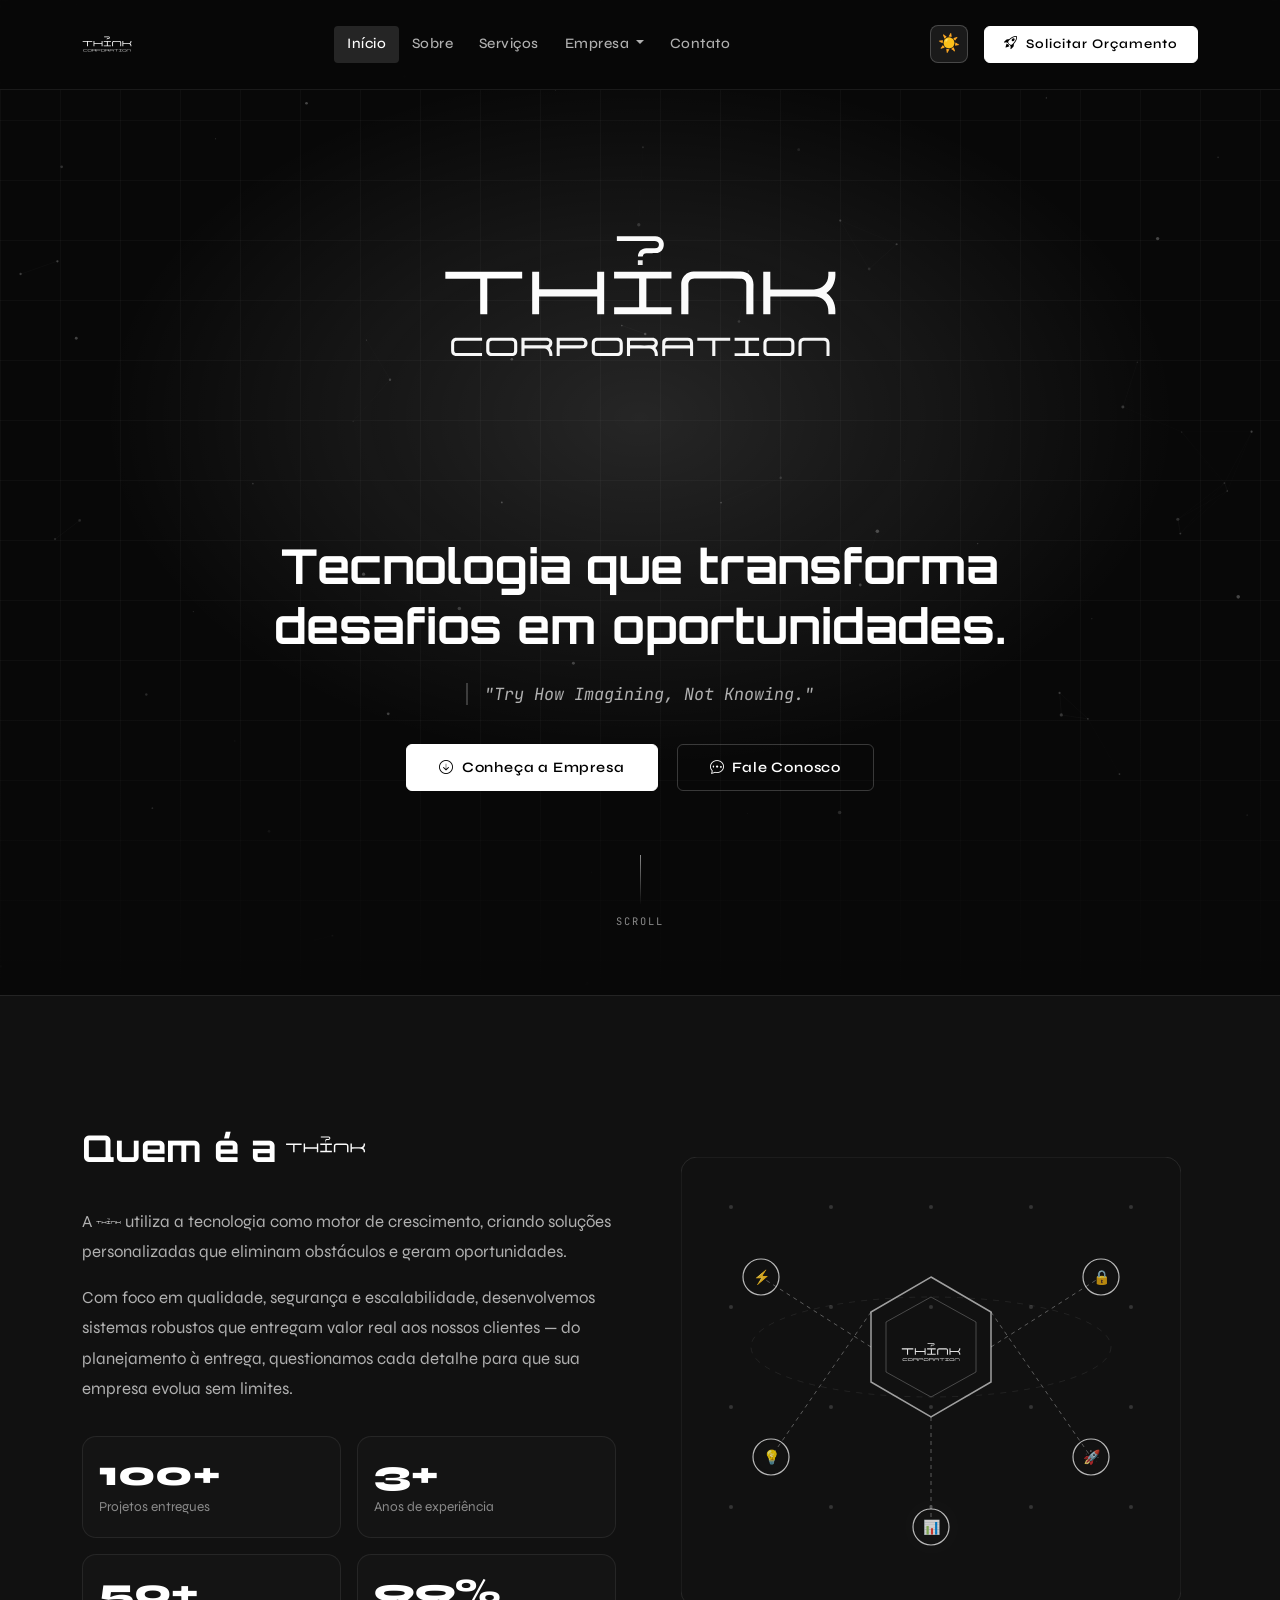
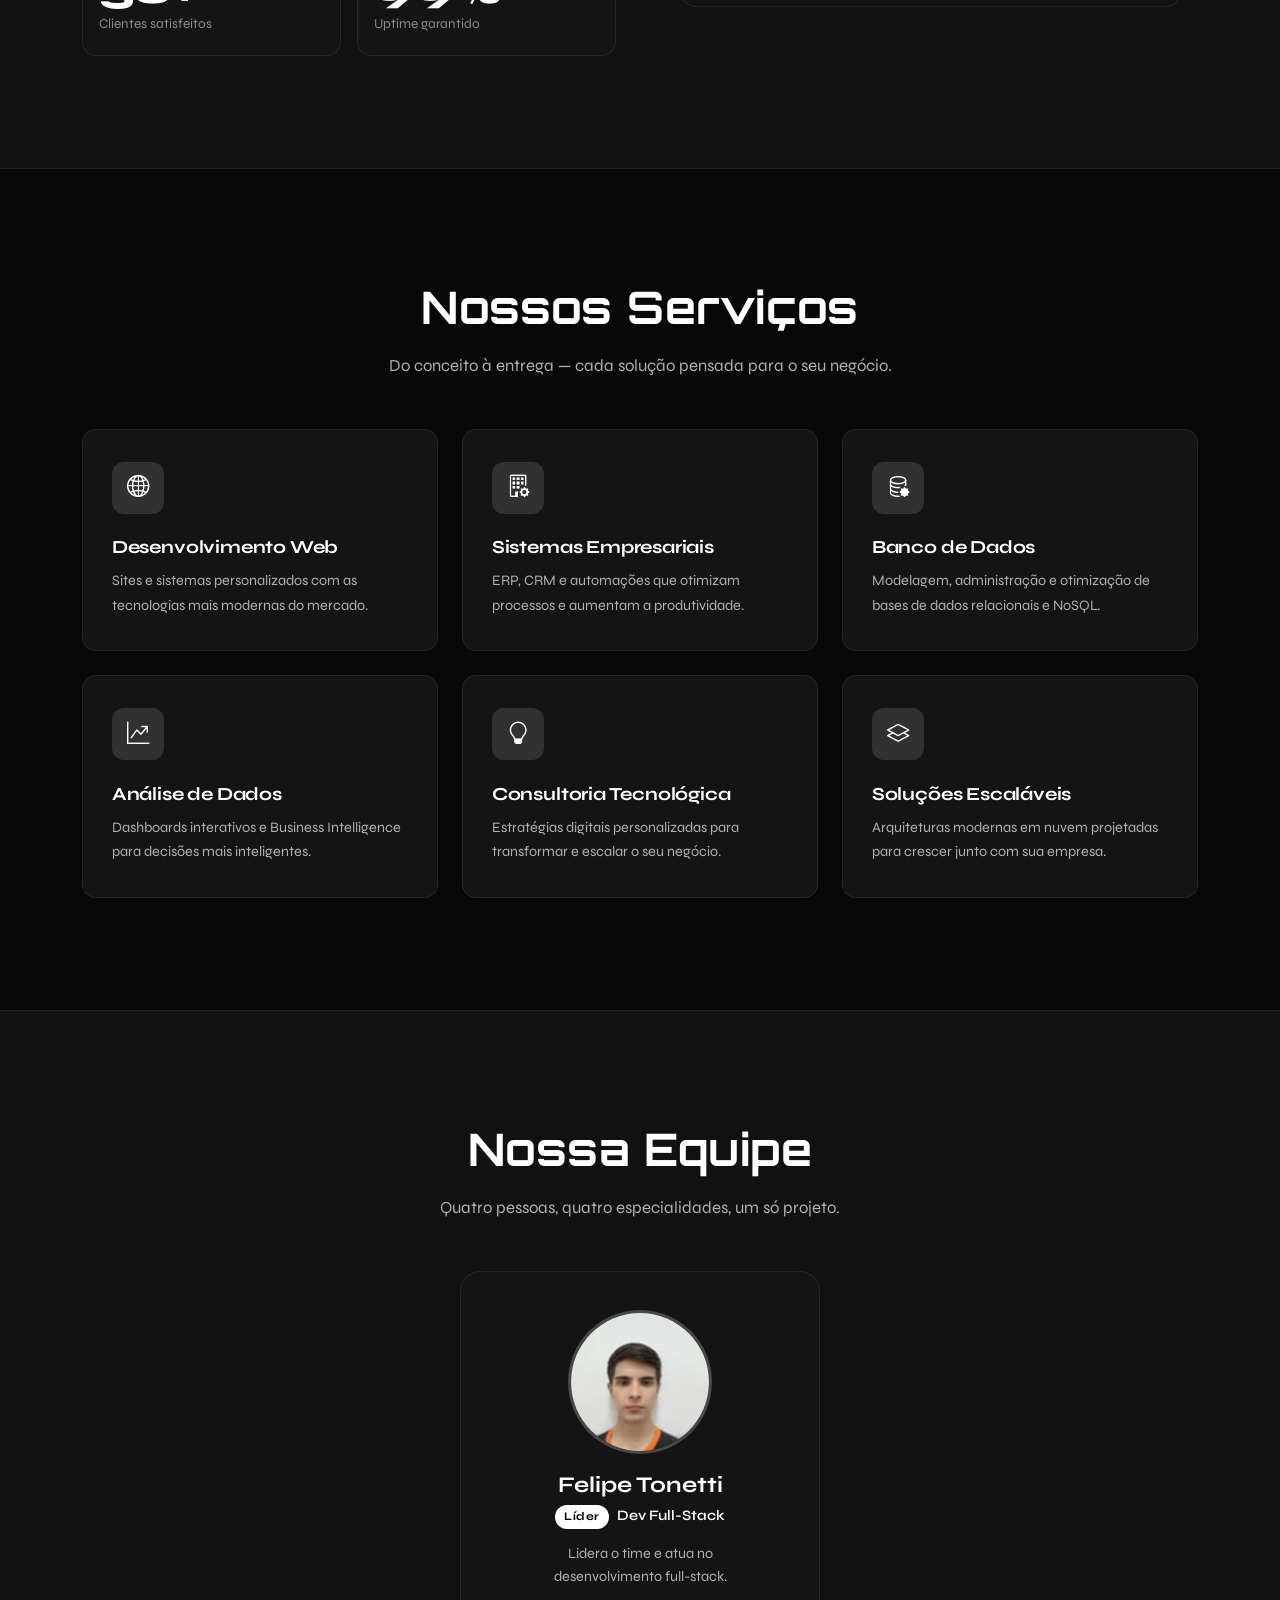
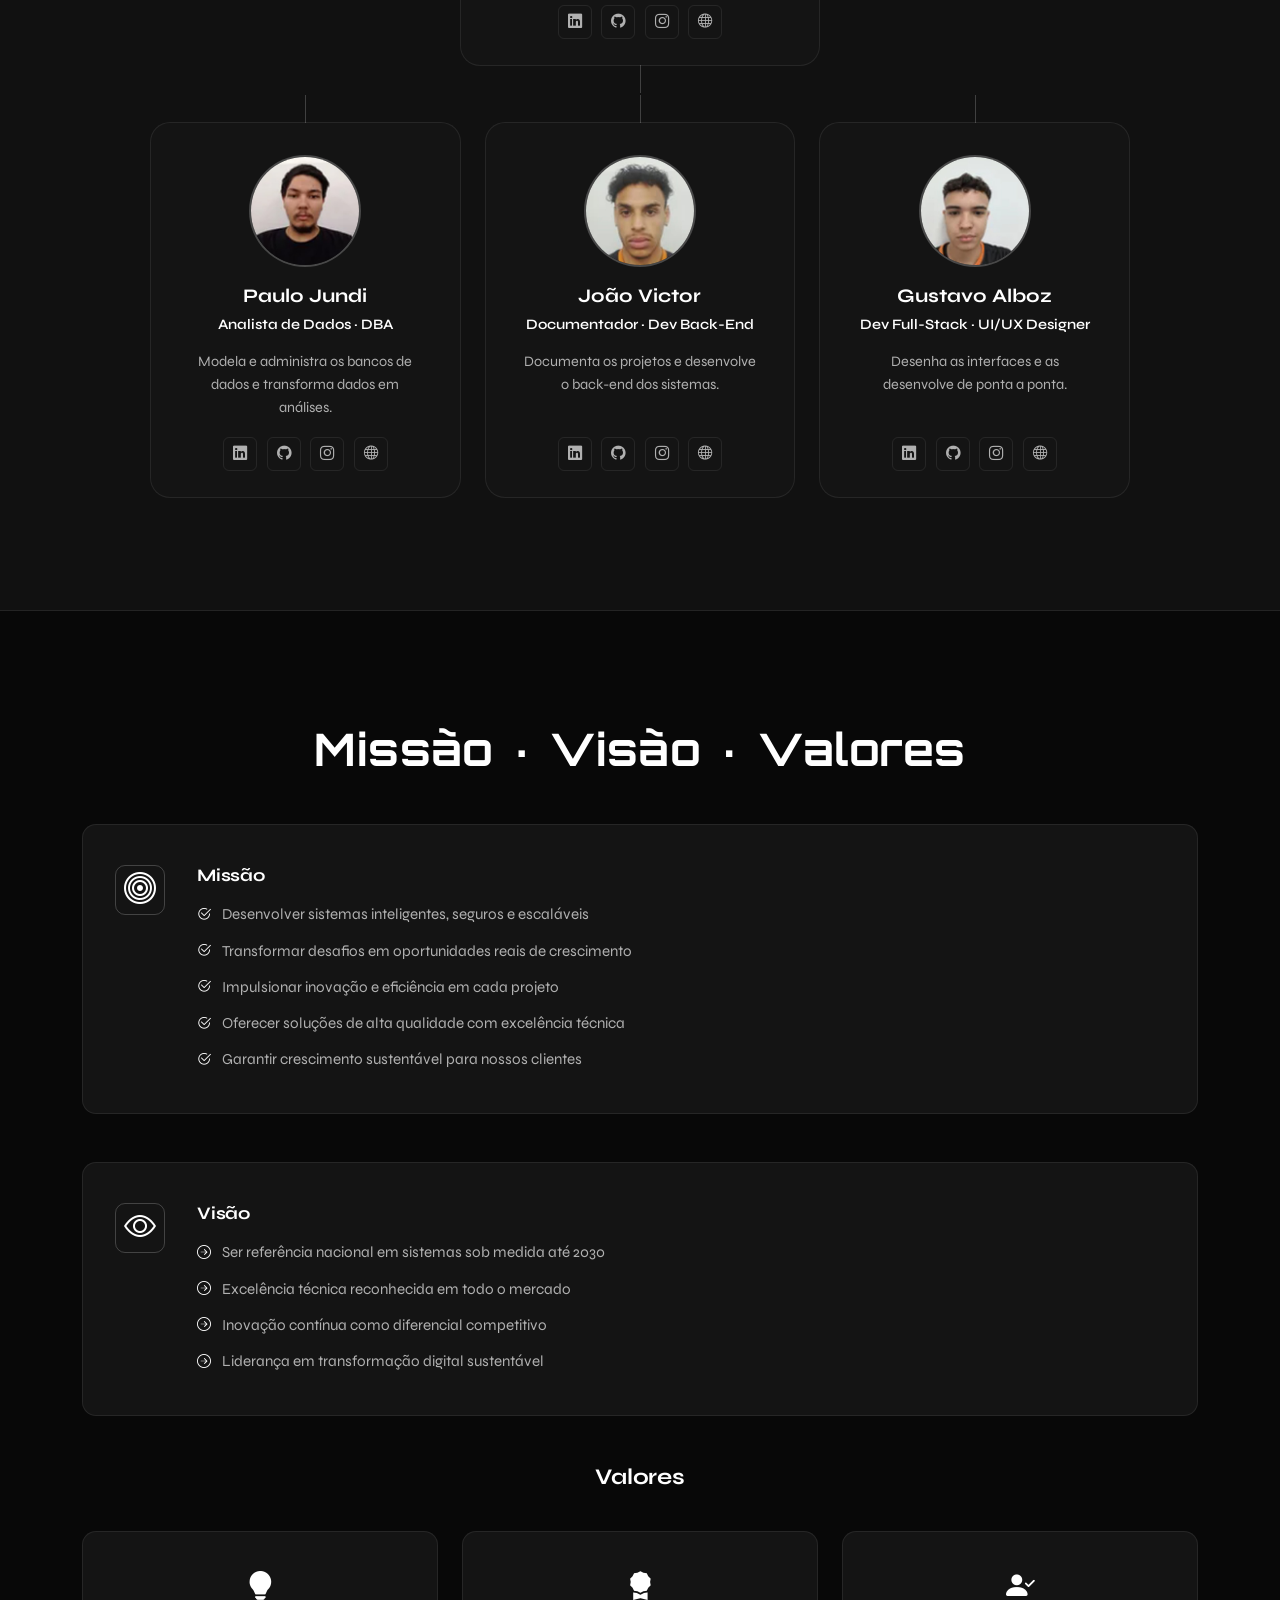
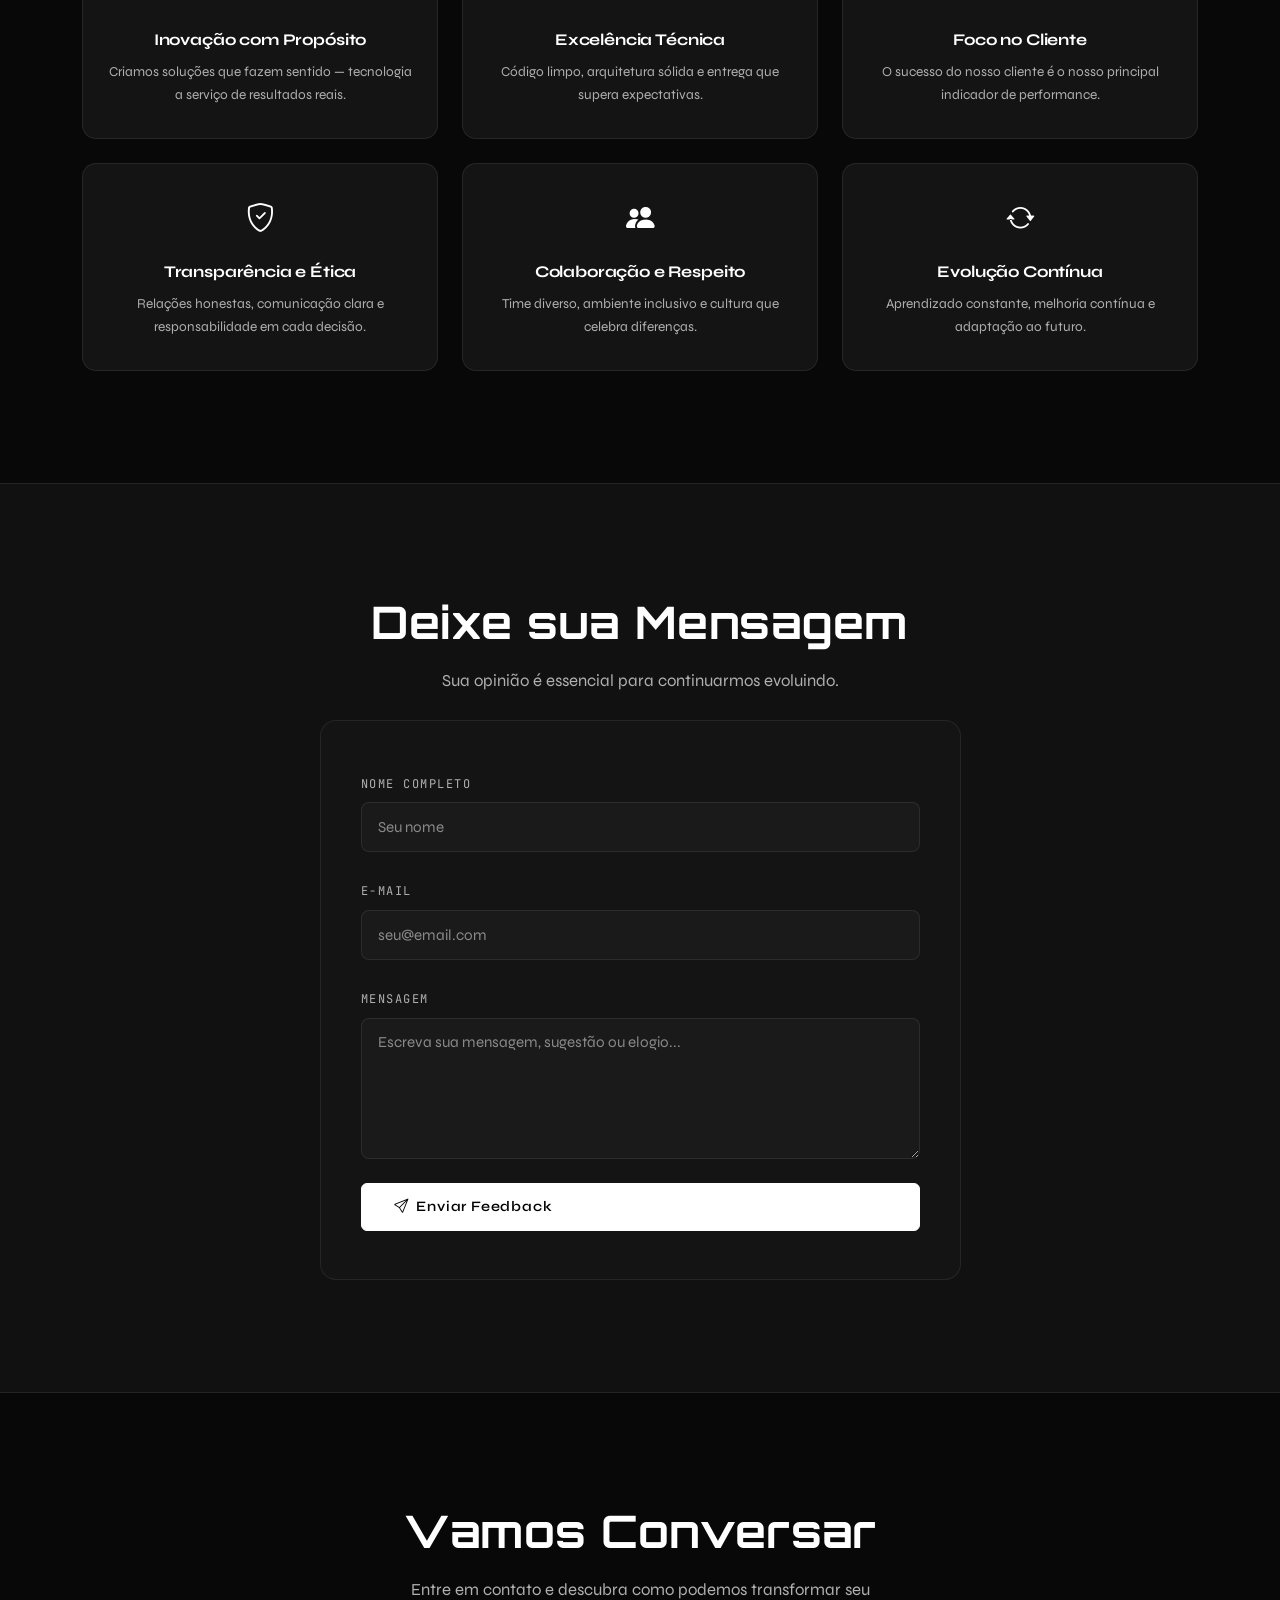
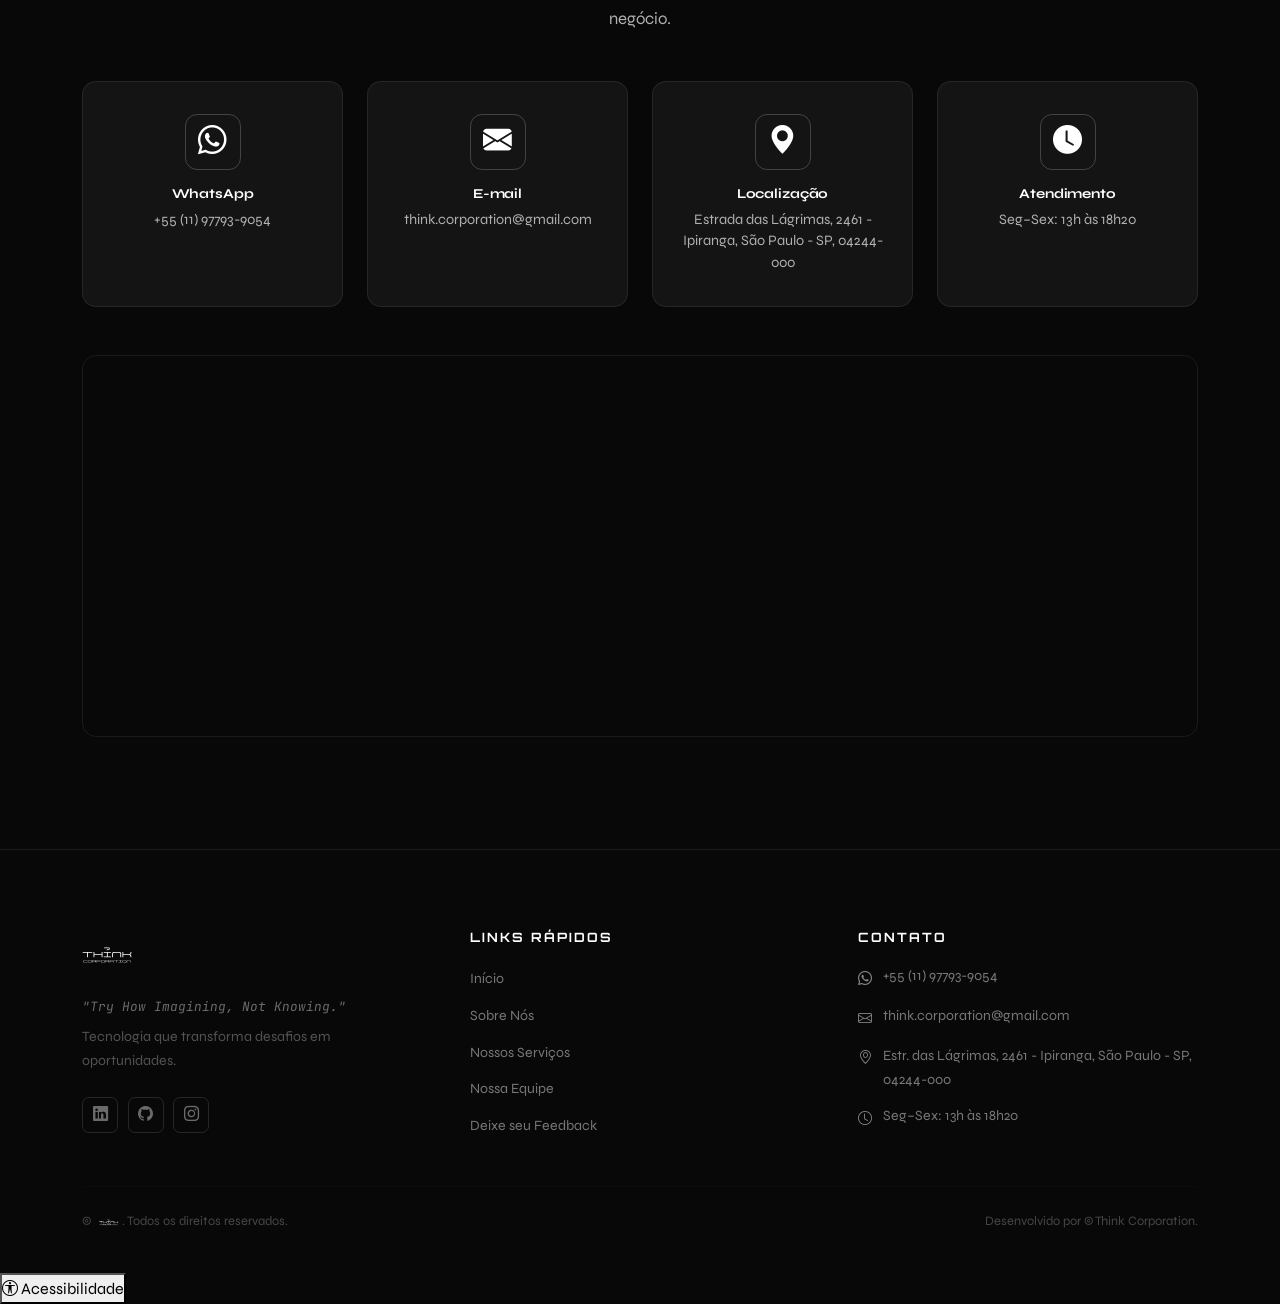
==== commit a8ef0af1: "Update index.html" ====
--- a/index.html
+++ b/index.html
@@ -1,5 +1,5 @@
 <!DOCTYPE html>
-<html lang="pt-BR" data-theme="dark">
+<html lang="pt-BR" data-theme="dark" data-contrast="normal" data-colorblind="none" data-dyslexia="false" data-motion="auto">
 <head>
   <meta charset="UTF-8" />
   <meta name="viewport" content="width=device-width, initial-scale=1.0" />
@@ -25,7 +25,7 @@
   <link href="https://cdn.jsdelivr.net/npm/bootstrap@5.3.3/dist/css/bootstrap.min.css" rel="stylesheet" />
   <link href="https://cdn.jsdelivr.net/npm/bootstrap-icons@1.11.3/font/bootstrap-icons.css" rel="stylesheet" />
   <link href="https://cdn.jsdelivr.net/npm/aos@2.3.4/dist/aos.css" rel="stylesheet" />
-  <link href="https://fonts.googleapis.com/css2?family=Orbitron:wght@400;600;700;900&family=Syne:wght@400;500;600;700&family=JetBrains+Mono:wght@300;400;500&display=swap" rel="stylesheet" />
+  <link href="https://fonts.googleapis.com/css2?family=Orbitron:wght@400;600;700;900&family=Syne:wght@400;500;600;700&family=JetBrains+Mono:wght@300;400;500&family=Atkinson+Hyperlegible:ital,wght@0,400;0,700;1,400&family=Lexend:wght@400;500;600;700&display=swap" rel="stylesheet" />
 
   <link rel="stylesheet" href="css/themes.css" />
   <link rel="stylesheet" href="css/style.css" />
@@ -34,475 +34,620 @@
 </head>
 <body>
 
-  <div id="header-placeholder"></div>
-
-  <section id="home" class="hero-section">
-    <canvas id="particles-canvas"></canvas>
-    <div class="hero-grid-overlay"></div>
-
-    <div class="container hero-content">
-      <div class="row align-items-center justify-content-center text-center">
-        <div class="col-lg-10">
-
-          <div class="hero-logo" data-aos="fade-down" data-aos-duration="800">
-            <img src="assets/img/thinkc_b.svg" alt="THINK Corporation" class="img-fluid theme-light-only" style="max-width: min(400px, 80vw);" />
-            <img src="assets/img/thinkc_w.svg" alt="THINK Corporation" class="img-fluid theme-dark-only" style="max-width: min(400px, 80vw);" />
-          </div>
-
-          <h1 class="hero-title" data-aos="fade-up" data-aos-delay="200" data-aos-duration="900">
-            Tecnologia que <span class="accent-text">transforma</span><br/>desafios em oportunidades.
-          </h1>
-
-          <p class="hero-slogan" data-aos="fade-up" data-aos-delay="400" data-aos-duration="800">
-            <span class="slogan-quote">"Try How Imagining, Not Knowing."</span>
-          </p>
-
-          <div class="hero-buttons" data-aos="fade-up" data-aos-delay="600">
-            <a href="#sobre" class="btn btn-think-primary me-3">
-              <i class="bi bi-arrow-down-circle me-2"></i>Conheça a Empresa
+  <!-- Filtros SVG ocultos para opções de daltonismo -->
+  <svg width="0" height="0" style="position:absolute;visibility:hidden;" aria-hidden="true">
+    <defs>
+      <filter id="cb-protanopia">
+        <feColorMatrix type="matrix" values="0.567 0.433 0 0 0  0.558 0.442 0 0 0  0 0.242 0.758 0 0  0 0 0 1 0" />
+      </filter>
+      <filter id="cb-deuteranopia">
+        <feColorMatrix type="matrix" values="0.625 0.375 0 0 0  0.700 0.300 0 0 0  0 0.300 0.700 0 0  0 0 0 1 0" />
+      </filter>
+      <filter id="cb-tritanopia">
+        <feColorMatrix type="matrix" values="0.950 0.050 0 0 0  0 0.433 0.567 0 0  0 0.475 0.525 0 0  0 0 0 1 0" />
+      </filter>
+      <filter id="cb-achromatopsia">
+        <feColorMatrix type="matrix" values="0.299 0.587 0.114 0 0  0.299 0.587 0.114 0 0  0.299 0.587 0.114 0 0  0 0 0 1 0" />
+      </filter>
+    </defs>
+  </svg>
+
+  <div id="a11y-page-root">
+    <div id="header-placeholder"></div>
+
+    <section id="home" class="hero-section">
+      <canvas id="particles-canvas"></canvas>
+      <div class="hero-grid-overlay"></div>
+
+      <div class="container hero-content">
+        <div class="row align-items-center justify-content-center text-center">
+          <div class="col-lg-10">
+
+            <div class="hero-logo" data-aos="fade-down" data-aos-duration="800">
+              <img src="assets/img/thinkc_b.svg" alt="THINK Corporation" class="img-fluid theme-light-only" style="max-width: min(400px, 80vw);" />
+              <img src="assets/img/thinkc_w.svg" alt="THINK Corporation" class="img-fluid theme-dark-only" style="max-width: min(400px, 80vw);" />
+            </div>
+
+            <h1 class="hero-title" data-aos="fade-up" data-aos-delay="200" data-aos-duration="900">
+              Tecnologia que <span class="accent-text">transforma</span><br/>desafios em oportunidades.
+            </h1>
+
+            <p class="hero-slogan" data-aos="fade-up" data-aos-delay="400" data-aos-duration="800">
+              <span class="slogan-quote">"Try How Imagining, Not Knowing."</span>
+            </p>
+
+            <div class="hero-buttons" data-aos="fade-up" data-aos-delay="600">
+              <a href="#sobre" class="btn btn-think-primary me-3">
+                <i class="bi bi-arrow-down-circle me-2"></i>Conheça a Empresa
+              </a>
+              <a href="#contato" class="btn btn-think-outline">
+                <i class="bi bi-chat-dots me-2"></i>Fale Conosco
+              </a>
+            </div>
+
+            <div class="scroll-indicator" data-aos="fade-up" data-aos-delay="900">
+              <div class="scroll-line"></div>
+              <span>scroll</span>
+            </div>
+
+          </div>
+        </div>
+      </div>
+    </section>
+
+    <section id="sobre" class="section-sobre py-6">
+      <div class="container">
+        <div class="row align-items-center g-5">
+
+          <div class="col-lg-6" data-aos="fade-right" data-aos-duration="800">
+            <h2 class="section-title d-flex align-items-center flex-wrap gap-2">
+              Quem é a
+              <img src="assets/img/think_b.svg" alt="THINK" class="theme-light-only inline-logo-title" />
+              <img src="assets/img/think_w.svg" alt="THINK" class="theme-dark-only inline-logo-title" />
+            </h2>
+
+            <p class="section-body">
+              A
+              <img src="assets/img/think_b.svg" alt="THINK Corporation" class="theme-light-only" style="height: 1.5em; vertical-align: middle;" />
+              <img src="assets/img/think_w.svg" alt="THINK Corporation" class="theme-dark-only" style="height: 1.5em; vertical-align: middle;" />
+              utiliza a tecnologia como motor de crescimento, criando soluções personalizadas que eliminam obstáculos e geram oportunidades.
+            </p>
+
+            <p class="section-body">
+              Com foco em qualidade, segurança e escalabilidade, desenvolvemos sistemas robustos que entregam valor real aos nossos clientes — do planejamento à entrega, questionamos cada detalhe para que sua empresa evolua sem limites.
+            </p>
+
+            <div class="row g-3 mt-3">
+              <div class="col-6" data-aos="zoom-in" data-aos-delay="100">
+                <div class="stat-card">
+                  <span class="stat-number">100<span class="accent-text">+</span></span>
+                  <span class="stat-label">Projetos entregues</span>
+                </div>
+              </div>
+              <div class="col-6" data-aos="zoom-in" data-aos-delay="200">
+                <div class="stat-card">
+                  <span class="stat-number">3<span class="accent-text">+</span></span>
+                  <span class="stat-label">Anos de experiência</span>
+                </div>
+              </div>
+              <div class="col-6" data-aos="zoom-in" data-aos-delay="300">
+                <div class="stat-card">
+                  <span class="stat-number">50<span class="accent-text">+</span></span>
+                  <span class="stat-label">Clientes satisfeitos</span>
+                </div>
+              </div>
+              <div class="col-6" data-aos="zoom-in" data-aos-delay="400">
+                <div class="stat-card">
+                  <span class="stat-number">99<span class="accent-text">%</span></span>
+                  <span class="stat-label">Uptime garantido</span>
+                </div>
+              </div>
+            </div>
+          </div>
+
+          <div class="col-lg-6" data-aos="fade-left" data-aos-duration="800">
+            <div class="about-visual">
+              <div class="tech-graphic">
+                <svg viewBox="0 0 500 450" xmlns="http://www.w3.org/2000/svg" class="tech-svg">
+                  <rect width="500" height="450" rx="16" fill="none" stroke="currentColor" stroke-width="0.5" opacity="0.2"/>
+                  <g opacity="0.15">
+                    <circle cx="50" cy="50" r="2" fill="currentColor"/><circle cx="150" cy="50" r="2" fill="currentColor"/>
+                    <circle cx="250" cy="50" r="2" fill="currentColor"/><circle cx="350" cy="50" r="2" fill="currentColor"/>
+                    <circle cx="450" cy="50" r="2" fill="currentColor"/>
+                    <circle cx="50" cy="150" r="2" fill="currentColor"/><circle cx="150" cy="150" r="2" fill="currentColor"/>
+                    <circle cx="250" cy="150" r="2" fill="currentColor"/><circle cx="350" cy="150" r="2" fill="currentColor"/>
+                    <circle cx="450" cy="150" r="2" fill="currentColor"/>
+                    <circle cx="50" cy="250" r="2" fill="currentColor"/><circle cx="150" cy="250" r="2" fill="currentColor"/>
+                    <circle cx="250" cy="250" r="2" fill="currentColor"/><circle cx="350" cy="250" r="2" fill="currentColor"/>
+                    <circle cx="450" cy="250" r="2" fill="currentColor"/>
+                    <circle cx="50" cy="350" r="2" fill="currentColor"/><circle cx="150" cy="350" r="2" fill="currentColor"/>
+                    <circle cx="250" cy="350" r="2" fill="currentColor"/><circle cx="350" cy="350" r="2" fill="currentColor"/>
+                    <circle cx="450" cy="350" r="2" fill="currentColor"/>
+                  </g>
+                  <polygon points="250,120 310,155 310,225 250,260 190,225 190,155" fill="none" stroke="currentColor" stroke-width="1.5" opacity="0.6"/>
+                  <polygon points="250,140 295,165 295,215 250,240 205,215 205,165" fill="none" stroke="currentColor" stroke-width="0.8" opacity="0.3"/>
+
+                  <image href="assets/img/thinkc_b.svg" x="160" y="165" width="180" height="60" class="theme-light-only" opacity="0.9" />
+                  <image href="assets/img/thinkc_w.svg" x="160" y="165" width="180" height="60" class="theme-dark-only" opacity="0.9" />
+
+                  <line x1="190" y1="190" x2="80" y2="120" stroke="currentColor" stroke-width="0.8" opacity="0.4" stroke-dasharray="4,4"/>
+                  <line x1="310" y1="190" x2="420" y2="120" stroke="currentColor" stroke-width="0.8" opacity="0.4" stroke-dasharray="4,4"/>
+                  <line x1="250" y1="260" x2="250" y2="360" stroke="currentColor" stroke-width="0.8" opacity="0.4" stroke-dasharray="4,4"/>
+                  <line x1="190" y1="155" x2="90" y2="300" stroke="currentColor" stroke-width="0.8" opacity="0.4" stroke-dasharray="4,4"/>
+                  <line x1="310" y1="155" x2="410" y2="300" stroke="currentColor" stroke-width="0.8" opacity="0.4" stroke-dasharray="4,4"/>
+                  <circle cx="80" cy="120" r="18" fill="none" stroke="currentColor" stroke-width="1.2" opacity="0.7"/>
+                  <text x="80" y="125" text-anchor="middle" font-size="14" fill="currentColor" opacity="0.8">⚡</text>
+                  <circle cx="420" cy="120" r="18" fill="none" stroke="currentColor" stroke-width="1.2" opacity="0.7"/>
+                  <text x="420" y="125" text-anchor="middle" font-size="14" fill="currentColor" opacity="0.8">🔒</text>
+                  <circle cx="250" cy="370" r="18" fill="none" stroke="currentColor" stroke-width="1.2" opacity="0.7"/>
+                  <text x="250" y="375" text-anchor="middle" font-size="14" fill="currentColor" opacity="0.8">📊</text>
+                  <circle cx="90" cy="300" r="18" fill="none" stroke="currentColor" stroke-width="1.2" opacity="0.7"/>
+                  <text x="90" y="305" text-anchor="middle" font-size="14" fill="currentColor" opacity="0.8">💡</text>
+                  <circle cx="410" cy="300" r="18" fill="none" stroke="currentColor" stroke-width="1.2" opacity="0.7"/>
+                  <text x="410" y="305" text-anchor="middle" font-size="14" fill="currentColor" opacity="0.8">🚀</text>
+                  <ellipse cx="250" cy="190" rx="180" ry="50" fill="none" stroke="currentColor" stroke-width="0.5" opacity="0.15" stroke-dasharray="6,6"/>
+                </svg>
+              </div>
+            </div>
+          </div>
+
+        </div>
+      </div>
+    </section>
+
+    <section id="servicos" class="section-servicos py-6">
+      <div class="container">
+        <div class="text-center mb-5" data-aos="fade-up">
+          <h2 class="section-title">Nossos <span class="accent-text">Serviços</span></h2>
+          <p class="section-subtitle">Do conceito à entrega — cada solução pensada para o seu negócio.</p>
+        </div>
+
+        <div class="row g-4">
+          <div class="col-md-6 col-lg-4" data-aos="fade-up" data-aos-delay="0">
+            <div class="service-card">
+              <div class="service-icon-wrap"><i class="bi bi-globe2"></i></div>
+              <h3 class="service-title">Desenvolvimento Web</h3>
+              <p class="service-desc">Sites e sistemas personalizados com as tecnologias mais modernas do mercado.</p>
+            </div>
+          </div>
+          <div class="col-md-6 col-lg-4" data-aos="fade-up" data-aos-delay="80">
+            <div class="service-card">
+              <div class="service-icon-wrap"><i class="bi bi-building-gear"></i></div>
+              <h3 class="service-title">Sistemas Empresariais</h3>
+              <p class="service-desc">ERP, CRM e automações que otimizam processos e aumentam a produtividade.</p>
+            </div>
+          </div>
+          <div class="col-md-6 col-lg-4" data-aos="fade-up" data-aos-delay="160">
+            <div class="service-card">
+              <div class="service-icon-wrap"><i class="bi bi-database-gear"></i></div>
+              <h3 class="service-title">Banco de Dados</h3>
+              <p class="service-desc">Modelagem, administração e otimização de bases de dados relacionais e NoSQL.</p>
+            </div>
+          </div>
+          <div class="col-md-6 col-lg-4" data-aos="fade-up" data-aos-delay="240">
+            <div class="service-card">
+              <div class="service-icon-wrap"><i class="bi bi-graph-up-arrow"></i></div>
+              <h3 class="service-title">Análise de Dados</h3>
+              <p class="service-desc">Dashboards interativos e Business Intelligence para decisões mais inteligentes.</p>
+            </div>
+          </div>
+          <div class="col-md-6 col-lg-4" data-aos="fade-up" data-aos-delay="320">
+            <div class="service-card">
+              <div class="service-icon-wrap"><i class="bi bi-lightbulb"></i></div>
+              <h3 class="service-title">Consultoria Tecnológica</h3>
+              <p class="service-desc">Estratégias digitais personalizadas para transformar e escalar o seu negócio.</p>
+            </div>
+          </div>
+          <div class="col-md-6 col-lg-4" data-aos="fade-up" data-aos-delay="400">
+            <div class="service-card">
+              <div class="service-icon-wrap"><i class="bi bi-layers"></i></div>
+              <h3 class="service-title">Soluções Escaláveis</h3>
+              <p class="service-desc">Arquiteturas modernas em nuvem projetadas para crescer junto com sua empresa.</p>
+            </div>
+          </div>
+        </div>
+      </div>
+    </section>
+
+    <!-- =====================================================================
+         SEÇÃO EQUIPE:
+         Para adicionar um novo membro, duplique um <article class="member">.
+         Para remover uma rede social de um membro, apague apenas o <a> desejado.
+    ===================================================================== -->
+    <section id="equipe" class="section-equipe py-6">
+      <div class="container">
+        <div class="text-center mb-5" data-aos="fade-up">
+          <h2 class="section-title">Nossa Equipe</h2>
+          <p class="section-subtitle">Quatro pessoas, quatro especialidades, um só projeto.</p>
+        </div>
+
+        <div class="org">
+          <!-- [MEMBRO 1 - FELIPE TONETTI]: Atualize os href="#" com os URLs oficiais do membro -->
+          <article class="member member-lead" data-aos="fade-up">
+            <img class="member-photo" src="assets/img/team/felipe.jpg" alt="Foto de Felipe Tonetti" width="160" height="160" />
+            <h3 class="member-name">Felipe Tonetti</h3>
+            <p class="member-role"><span class="member-badge">Líder</span> Dev Full-Stack</p>
+            <p class="member-bio">Lidera o time e atua no desenvolvimento full-stack.</p>
+            <div class="team-socials">
+              <!-- [MEMBRO 1 - FELIPE TONETTI]: SUBSTITUA O '#' ABAIXO PELO LINK DO LINKEDIN -->
+              <a href="#" target="_blank" rel="noopener" class="social-link" aria-label="LinkedIn de Felipe Tonetti"><i class="bi bi-linkedin"></i></a>
+              <!-- [MEMBRO 1 - FELIPE TONETTI]: SUBSTITUA O '#' ABAIXO PELO LINK DO GITHUB -->
+              <a href="#" target="_blank" rel="noopener" class="social-link" aria-label="GitHub de Felipe Tonetti"><i class="bi bi-github"></i></a>
+              <a href="https://instagram.com/flptonetti" target="_blank" rel="noopener" class="social-link" aria-label="Instagram de Felipe Tonetti"><i class="bi bi-instagram"></i></a>
+              <!-- [MEMBRO 1 - FELIPE TONETTI]: SUBSTITUA O '#' ABAIXO PELO LINK DO PORTFÓLIO/SITE -->
+              <a href="#" target="_blank" rel="noopener" class="social-link" aria-label="Portfólio de Felipe Tonetti"><i class="bi bi-globe"></i></a>
+            </div>
+          </article>
+
+          <div class="org-row">
+            <!-- [MEMBRO 2 - PAULO JUNDI]: Atualize os href="#" com os URLs oficiais do membro -->
+            <article class="member" data-aos="fade-up" data-aos-delay="100">
+              <img class="member-photo" src="assets/img/team/paulo.jpg" alt="Foto de Paulo Jundi" width="128" height="128" loading="lazy" />
+              <h3 class="member-name">Paulo Jundi</h3>
+              <p class="member-role">Analista de Dados · DBA</p>
+              <p class="member-bio">Modela e administra os bancos de dados e transforma dados em análises.</p>
+              <div class="team-socials">
+                <a href="https://www.linkedin.com/in/opaulojundi/" target="_blank" rel="noopener" class="social-link" aria-label="LinkedIn de Paulo Jundi"><i class="bi bi-linkedin"></i></a>
+                <a href="https://github.com/opaulojundi" target="_blank" rel="noopener" class="social-link" aria-label="GitHub de Paulo Jundi"><i class="bi bi-github"></i></a>
+                <a href="https://instagram.com/0paulojundi" target="_blank" rel="noopener" class="social-link" aria-label="Instagram de Paulo Jundi"><i class="bi bi-instagram"></i></a>
+                <!-- [MEMBRO 2 - PAULO JUNDI]: SUBSTITUA O '#' ABAIXO PELO LINK DO PORTFÓLIO/SITE -->
+                <a href="#" target="_blank" rel="noopener" class="social-link" aria-label="Portfólio de Paulo Jundi"><i class="bi bi-globe"></i></a>
+              </div>
+            </article>
+
+            <!-- [MEMBRO 3 - JOÃO VICTOR]: SUBSTITUA OS '#' ABAIXO PELOS LINKS REAIS DE JOÃO VICTOR -->
+            <article class="member" data-aos="fade-up" data-aos-delay="200">
+              <img class="member-photo" src="assets/img/team/joao.jpg" alt="Foto de João Victor" width="128" height="128" loading="lazy" />
+              <h3 class="member-name">João Victor</h3>
+              <p class="member-role">Documentador · Dev Back-End</p>
+              <p class="member-bio">Documenta os projetos e desenvolve o back-end dos sistemas.</p>
+              <div class="team-socials">
+                <!-- [MEMBRO 3 - JOÃO VICTOR]: SUBSTITUA O '#' ABAIXO PELO LINK DO LINKEDIN -->
+                <a href="#" target="_blank" rel="noopener" class="social-link" aria-label="LinkedIn de João Victor"><i class="bi bi-linkedin"></i></a>
+                <!-- [MEMBRO 3 - JOÃO VICTOR]: SUBSTITUA O '#' ABAIXO PELO LINK DO GITHUB -->
+                <a href="#" target="_blank" rel="noopener" class="social-link" aria-label="GitHub de João Victor"><i class="bi bi-github"></i></a>
+                <!-- [MEMBRO 3 - JOÃO VICTOR]: SUBSTITUA O '#' ABAIXO PELO LINK DO INSTAGRAM -->
+                <a href="#" target="_blank" rel="noopener" class="social-link" aria-label="Instagram de João Victor"><i class="bi bi-instagram"></i></a>
+                <!-- [MEMBRO 3 - JOÃO VICTOR]: SUBSTITUA O '#' ABAIXO PELO LINK DO PORTFÓLIO/SITE -->
+                <a href="#" target="_blank" rel="noopener" class="social-link" aria-label="Portfólio de João Victor"><i class="bi bi-globe"></i></a>
+              </div>
+            </article>
+
+            <!-- [MEMBRO 4 - GUSTAVO ALBOZ]: Atualize os href="#" com os URLs oficiais do membro -->
+            <article class="member" data-aos="fade-up" data-aos-delay="300">
+              <img class="member-photo" src="assets/img/team/gustavo.jpg" alt="Foto de Gustavo Alboz" width="128" height="128" loading="lazy" />
+              <h3 class="member-name">Gustavo Alboz</h3>
+              <p class="member-role">Dev Full-Stack · UI/UX Designer</p>
+              <p class="member-bio">Desenha as interfaces e as desenvolve de ponta a ponta.</p>
+              <div class="team-socials">
+                <a href="https://www.linkedin.com/in/gustavo-ferreira-alboz-a94721279/" target="_blank" rel="noopener" class="social-link" aria-label="LinkedIn de Gustavo Alboz"><i class="bi bi-linkedin"></i></a>
+                <a href="https://github.com/gustavoalboz" target="_blank" rel="noopener" class="social-link" aria-label="GitHub de Gustavo Alboz"><i class="bi bi-github"></i></a>
+                <a href="https://instagram.com/guester14" target="_blank" rel="noopener" class="social-link" aria-label="Instagram de Gustavo Alboz"><i class="bi bi-instagram"></i></a>
+                <!-- [MEMBRO 4 - GUSTAVO ALBOZ]: SUBSTITUA O '#' ABAIXO PELO LINK DO PORTFÓLIO/SITE -->
+                <a href="#" target="_blank" rel="noopener" class="social-link" aria-label="Portfólio de Gustavo Alboz"><i class="bi bi-globe"></i></a>
+              </div>
+            </article>
+          </div>
+        </div>
+      </div>
+    </section>
+
+    <section id="missao" class="section-mvv py-6">
+      <div class="container">
+        <div class="text-center mb-5" data-aos="fade-up">
+          <h2 class="section-title">Missão · Visão · <span class="accent-text">Valores</span></h2>
+        </div>
+
+        <div class="row mb-5">
+          <div class="col-12" data-aos="fade-up">
+            <div class="mvv-block mvv-missao">
+              <div class="mvv-icon"><i class="bi bi-bullseye"></i></div>
+              <div class="mvv-content">
+                <h3 class="mvv-title">Missão</h3>
+                <ul class="mvv-list">
+                  <li><i class="bi bi-check2-circle"></i> Desenvolver sistemas inteligentes, seguros e escaláveis</li>
+                  <li><i class="bi bi-check2-circle"></i> Transformar desafios em oportunidades reais de crescimento</li>
+                  <li><i class="bi bi-check2-circle"></i> Impulsionar inovação e eficiência em cada projeto</li>
+                  <li><i class="bi bi-check2-circle"></i> Oferecer soluções de alta qualidade com excelência técnica</li>
+                  <li><i class="bi bi-check2-circle"></i> Garantir crescimento sustentável para nossos clientes</li>
+                </ul>
+              </div>
+            </div>
+          </div>
+        </div>
+
+        <div class="row mb-5">
+          <div class="col-12" data-aos="fade-up">
+            <div class="mvv-block mvv-visao">
+              <div class="mvv-icon"><i class="bi bi-eye"></i></div>
+              <div class="mvv-content">
+                <h3 class="mvv-title">Visão</h3>
+                <ul class="mvv-list">
+                  <li><i class="bi bi-arrow-right-circle"></i> Ser referência nacional em sistemas sob medida até 2030</li>
+                  <li><i class="bi bi-arrow-right-circle"></i> Excelência técnica reconhecida em todo o mercado</li>
+                  <li><i class="bi bi-arrow-right-circle"></i> Inovação contínua como diferencial competitivo</li>
+                  <li><i class="bi bi-arrow-right-circle"></i> Liderança em transformação digital sustentável</li>
+                </ul>
+              </div>
+            </div>
+          </div>
+        </div>
+
+        <div class="row g-4" id="valores">
+          <div class="col-12 text-center mb-2" data-aos="fade-up">
+            <h3 class="mvv-section-title">Valores</h3>
+          </div>
+          <div class="col-sm-6 col-lg-4" data-aos="zoom-in" data-aos-delay="0">
+            <div class="value-card">
+              <div class="value-icon"><i class="bi bi-lightbulb-fill"></i></div>
+              <h4 class="value-name">Inovação com Propósito</h4>
+              <p class="value-desc">Criamos soluções que fazem sentido — tecnologia a serviço de resultados reais.</p>
+            </div>
+          </div>
+          <div class="col-sm-6 col-lg-4" data-aos="zoom-in" data-aos-delay="80">
+            <div class="value-card">
+              <div class="value-icon"><i class="bi bi-award-fill"></i></div>
+              <h4 class="value-name">Excelência Técnica</h4>
+              <p class="value-desc">Código limpo, arquitetura sólida e entrega que supera expectativas.</p>
+            </div>
+          </div>
+          <div class="col-sm-6 col-lg-4" data-aos="zoom-in" data-aos-delay="160">
+            <div class="value-card">
+              <div class="value-icon"><i class="bi bi-person-check-fill"></i></div>
+              <h4 class="value-name">Foco no Cliente</h4>
+              <p class="value-desc">O sucesso do nosso cliente é o nosso principal indicador de performance.</p>
+            </div>
+          </div>
+          <div class="col-sm-6 col-lg-4" data-aos="zoom-in" data-aos-delay="240">
+            <div class="value-card">
+              <div class="value-icon"><i class="bi bi-shield-check"></i></div>
+              <h4 class="value-name">Transparência e Ética</h4>
+              <p class="value-desc">Relações honestas, comunicação clara e responsabilidade em cada decisão.</p>
+            </div>
+          </div>
+          <div class="col-sm-6 col-lg-4" data-aos="zoom-in" data-aos-delay="320">
+            <div class="value-card">
+              <div class="value-icon"><i class="bi bi-people-fill"></i></div>
+              <h4 class="value-name">Colaboração e Respeito</h4>
+              <p class="value-desc">Time diverso, ambiente inclusivo e cultura que celebra diferenças.</p>
+            </div>
+          </div>
+          <div class="col-sm-6 col-lg-4" data-aos="zoom-in" data-aos-delay="400">
+            <div class="value-card">
+              <div class="value-icon"><i class="bi bi-arrow-repeat"></i></div>
+              <h4 class="value-name">Evolução Contínua</h4>
+              <p class="value-desc">Aprendizado constante, melhoria contínua e adaptação ao futuro.</p>
+            </div>
+          </div>
+        </div>
+      </div>
+    </section>
+
+    <section id="feedback" class="section-feedback py-6">
+      <div class="container">
+        <div class="row justify-content-center">
+          <div class="col-lg-8 text-center" data-aos="fade-up">
+            <h2 class="section-title">Deixe sua <span class="accent-text">Mensagem</span></h2>
+            <p class="section-subtitle">Sua opinião é essencial para continuarmos evoluindo.</p>
+          </div>
+        </div>
+
+        <div class="row justify-content-center mt-4">
+          <div class="col-lg-7" data-aos="fade-up" data-aos-delay="100">
+            <div class="feedback-form-wrap">
+              <div id="feedbackForm">
+                <div class="mb-4">
+                  <label for="feedbackNome" class="form-label think-label">Nome completo</label>
+                  <input type="text" class="form-control think-input" id="feedbackNome" placeholder="Seu nome" required />
+                </div>
+                <div class="mb-4">
+                  <label for="feedbackEmail" class="form-label think-label">E-mail</label>
+                  <input type="email" class="form-control think-input" id="feedbackEmail" placeholder="seu@email.com" required />
+                </div>
+                <div class="mb-4">
+                  <label for="feedbackMensagem" class="form-label think-label">Mensagem</label>
+                  <textarea class="form-control think-input" id="feedbackMensagem" rows="5" placeholder="Escreva sua mensagem, sugestão ou elogio..." required></textarea>
+                </div>
+                <button type="button" class="btn btn-think-primary w-100" id="btnEnviarFeedback">
+                  <span id="feedbackBtnText"><i class="bi bi-send me-2"></i>Enviar Feedback</span>
+                  <span id="feedbackBtnLoading" class="d-none">
+                    <span class="spinner-border spinner-border-sm me-2" role="status"></span>Enviando...
+                  </span>
+                </button>
+              </div>
+            </div>
+          </div>
+        </div>
+      </div>
+
+      <div class="toast-container position-fixed bottom-0 end-0 p-3" style="z-index:9999">
+        <div id="feedbackToast" class="toast think-toast" role="alert" aria-live="assertive" aria-atomic="true">
+          <div class="toast-header">
+            <i class="bi bi-check-circle-fill text-success me-2"></i>
+            <strong class="me-auto">
+              <img src="assets/img/thinkc_b.svg" alt="THINK Corporation" class="theme-light-only" style="height: 1.2em; vertical-align: middle;" />
+              <img src="assets/img/thinkc_w.svg" alt="THINK Corporation" class="theme-dark-only" style="height: 1.2em; vertical-align: middle;" />
+            </strong>
+            <button type="button" class="btn-close" data-bs-dismiss="toast" aria-label="Fechar"></button>
+          </div>
+          <div class="toast-body" id="toastMessage">
+            Feedback enviado com sucesso. Obrigado! 🚀
+          </div>
+        </div>
+      </div>
+    </section>
+
+    <section id="contato" class="section-contato py-6">
+      <div class="container">
+        <div class="text-center mb-5" data-aos="fade-up">
+          <h2 class="section-title">Vamos <span class="accent-text">Conversar</span></h2>
+          <p class="section-subtitle">Entre em contato e descubra como podemos transformar seu negócio.</p>
+        </div>
+
+        <div class="row g-4 mb-5">
+          <div class="col-sm-6 col-lg-3" data-aos="fade-up" data-aos-delay="0">
+            <a href="https://wa.me/5511977939054" target="_blank" rel="noopener" class="contact-card">
+              <div class="contact-icon"><i class="bi bi-whatsapp"></i></div>
+              <h4 class="contact-label">WhatsApp</h4>
+              <p class="contact-value">+55 (11) 97793-9054</p>
             </a>
-            <a href="#contato" class="btn btn-think-outline">
-              <i class="bi bi-chat-dots me-2"></i>Fale Conosco
+          </div>
+          <div class="col-sm-6 col-lg-3" data-aos="fade-up" data-aos-delay="100">
+            <a href="mailto:think.corporation@gmail.com" class="contact-card">
+              <div class="contact-icon"><i class="bi bi-envelope-fill"></i></div>
+              <h4 class="contact-label">E-mail</h4>
+              <p class="contact-value">think.corporation@gmail.com</p>
             </a>
           </div>
-
-          <div class="scroll-indicator" data-aos="fade-up" data-aos-delay="900">
-            <div class="scroll-line"></div>
-            <span>scroll</span>
-          </div>
-
-        </div>
-      </div>
-    </div>
-  </section>
-
-  <section id="sobre" class="section-sobre py-6">
-    <div class="container">
-      <div class="row align-items-center g-5">
-
-        <div class="col-lg-6" data-aos="fade-right" data-aos-duration="800">
-          
-          <h2 class="section-title d-flex align-items-center flex-wrap gap-2">
-            Quem é a 
-            <img src="assets/img/think_b.svg" alt="THINK" class="theme-light-only inline-logo-title" />
-            <img src="assets/img/think_w.svg" alt="THINK" class="theme-dark-only inline-logo-title" />
-          </h2>
-          
-          <p class="section-body">
-            A 
-            <img src="assets/img/think_b.svg" alt="THINK Corporation" class="theme-light-only" style="height: 1.5em; vertical-align: middle;" />
-            <img src="assets/img/think_w.svg" alt="THINK Corporation" class="theme-dark-only" style="height: 1.5em; vertical-align: middle;" /> 
-            utiliza a tecnologia como motor de crescimento, criando soluções personalizadas que eliminam obstáculos e geram oportunidades.
-          </p>
-          
-          <p class="section-body">
-            Com foco em qualidade, segurança e escalabilidade, desenvolvemos sistemas robustos que entregam valor real aos nossos clientes — do planejamento à entrega, questionamos cada detalhe para que sua empresa evolua sem limites.
-          </p>
-
-          <div class="row g-3 mt-3">
-            <div class="col-6" data-aos="zoom-in" data-aos-delay="100">
-              <div class="stat-card">
-                <span class="stat-number">100<span class="accent-text">+</span></span>
-                <span class="stat-label">Projetos entregues</span>
-              </div>
-            </div>
-            <div class="col-6" data-aos="zoom-in" data-aos-delay="200">
-              <div class="stat-card">
-                <span class="stat-number">3<span class="accent-text">+</span></span>
-                <span class="stat-label">Anos de experiência</span>
-              </div>
-            </div>
-            <div class="col-6" data-aos="zoom-in" data-aos-delay="300">
-              <div class="stat-card">
-                <span class="stat-number">50<span class="accent-text">+</span></span>
-                <span class="stat-label">Clientes satisfeitos</span>
-              </div>
-            </div>
-            <div class="col-6" data-aos="zoom-in" data-aos-delay="400">
-              <div class="stat-card">
-                <span class="stat-number">99<span class="accent-text">%</span></span>
-                <span class="stat-label">Uptime garantido</span>
-              </div>
-            </div>
-          </div>
-        </div>
-
-        <div class="col-lg-6" data-aos="fade-left" data-aos-duration="800">
-          <div class="about-visual">
-            <div class="tech-graphic">
-              <svg viewBox="0 0 500 450" xmlns="http://www.w3.org/2000/svg" class="tech-svg">
-                <rect width="500" height="450" rx="16" fill="none" stroke="currentColor" stroke-width="0.5" opacity="0.2"/>
-                <g opacity="0.15">
-                  <circle cx="50" cy="50" r="2" fill="currentColor"/><circle cx="150" cy="50" r="2" fill="currentColor"/>
-                  <circle cx="250" cy="50" r="2" fill="currentColor"/><circle cx="350" cy="50" r="2" fill="currentColor"/>
-                  <circle cx="450" cy="50" r="2" fill="currentColor"/>
-                  <circle cx="50" cy="150" r="2" fill="currentColor"/><circle cx="150" cy="150" r="2" fill="currentColor"/>
-                  <circle cx="250" cy="150" r="2" fill="currentColor"/><circle cx="350" cy="150" r="2" fill="currentColor"/>
-                  <circle cx="450" cy="150" r="2" fill="currentColor"/>
-                  <circle cx="50" cy="250" r="2" fill="currentColor"/><circle cx="150" cy="250" r="2" fill="currentColor"/>
-                  <circle cx="250" cy="250" r="2" fill="currentColor"/><circle cx="350" cy="250" r="2" fill="currentColor"/>
-                  <circle cx="450" cy="250" r="2" fill="currentColor"/>
-                  <circle cx="50" cy="350" r="2" fill="currentColor"/><circle cx="150" cy="350" r="2" fill="currentColor"/>
-                  <circle cx="250" cy="350" r="2" fill="currentColor"/><circle cx="350" cy="350" r="2" fill="currentColor"/>
-                  <circle cx="450" cy="350" r="2" fill="currentColor"/>
-                </g>
-                <polygon points="250,120 310,155 310,225 250,260 190,225 190,155" fill="none" stroke="currentColor" stroke-width="1.5" opacity="0.6"/>
-                <polygon points="250,140 295,165 295,215 250,240 205,215 205,165" fill="none" stroke="currentColor" stroke-width="0.8" opacity="0.3"/>
-                
-                <image href="assets/img/thinkc_b.svg" x="160" y="165" width="180" height="60" class="theme-light-only" opacity="0.9" />
-                <image href="assets/img/thinkc_w.svg" x="160" y="165" width="180" height="60" class="theme-dark-only" opacity="0.9" />
-
-                <line x1="190" y1="190" x2="80" y2="120" stroke="currentColor" stroke-width="0.8" opacity="0.4" stroke-dasharray="4,4"/>
-                <line x1="310" y1="190" x2="420" y2="120" stroke="currentColor" stroke-width="0.8" opacity="0.4" stroke-dasharray="4,4"/>
-                <line x1="250" y1="260" x2="250" y2="360" stroke="currentColor" stroke-width="0.8" opacity="0.4" stroke-dasharray="4,4"/>
-                <line x1="190" y1="155" x2="90" y2="300" stroke="currentColor" stroke-width="0.8" opacity="0.4" stroke-dasharray="4,4"/>
-                <line x1="310" y1="155" x2="410" y2="300" stroke="currentColor" stroke-width="0.8" opacity="0.4" stroke-dasharray="4,4"/>
-                <circle cx="80" cy="120" r="18" fill="none" stroke="currentColor" stroke-width="1.2" opacity="0.7"/>
-                <text x="80" y="125" text-anchor="middle" font-family="Bootstrap Icons" font-size="14" fill="currentColor" opacity="0.8">⚡</text>
-                <circle cx="420" cy="120" r="18" fill="none" stroke="currentColor" stroke-width="1.2" opacity="0.7"/>
-                <text x="420" y="125" text-anchor="middle" font-size="14" fill="currentColor" opacity="0.8">🔒</text>
-                <circle cx="250" cy="370" r="18" fill="none" stroke="currentColor" stroke-width="1.2" opacity="0.7"/>
-                <text x="250" y="375" text-anchor="middle" font-size="14" fill="currentColor" opacity="0.8">📊</text>
-                <circle cx="90" cy="300" r="18" fill="none" stroke="currentColor" stroke-width="1.2" opacity="0.7"/>
-                <text x="90" y="305" text-anchor="middle" font-size="14" fill="currentColor" opacity="0.8">💡</text>
-                <circle cx="410" cy="300" r="18" fill="none" stroke="currentColor" stroke-width="1.2" opacity="0.7"/>
-                <text x="410" y="305" text-anchor="middle" font-size="14" fill="currentColor" opacity="0.8">🚀</text>
-                <ellipse cx="250" cy="190" rx="180" ry="50" fill="none" stroke="currentColor" stroke-width="0.5" opacity="0.15" stroke-dasharray="6,6"/>
-              </svg>
-            </div>
-          </div>
-        </div>
-
-      </div>
-    </div>
-  </section>
-
-  <section id="servicos" class="section-servicos py-6">
-    <div class="container">
-      <div class="text-center mb-5" data-aos="fade-up">
-        <h2 class="section-title">Nossos <span class="accent-text">Serviços</span></h2>
-        <p class="section-subtitle">Do conceito à entrega — cada solução pensada para o seu negócio.</p>
-      </div>
-
-      <div class="row g-4">
-        <div class="col-md-6 col-lg-4" data-aos="fade-up" data-aos-delay="0">
-          <div class="service-card">
-            <div class="service-icon-wrap">
-              <i class="bi bi-globe2"></i>
-            </div>
-            <h3 class="service-title">Desenvolvimento Web</h3>
-            <p class="service-desc">Sites e sistemas personalizados com as tecnologias mais modernas do mercado.</p>
-            <div class="service-arrow"><i class="bi bi-arrow-right"></i></div>
-          </div>
-        </div>
-        <div class="col-md-6 col-lg-4" data-aos="fade-up" data-aos-delay="80">
-          <div class="service-card">
-            <div class="service-icon-wrap">
-              <i class="bi bi-building-gear"></i>
-            </div>
-            <h3 class="service-title">Sistemas Empresariais</h3>
-            <p class="service-desc">ERP, CRM e automações que otimizam processos e aumentam a produtividade.</p>
-            <div class="service-arrow"><i class="bi bi-arrow-right"></i></div>
-          </div>
-        </div>
-        <div class="col-md-6 col-lg-4" data-aos="fade-up" data-aos-delay="160">
-          <div class="service-card">
-            <div class="service-icon-wrap">
-              <i class="bi bi-database-gear"></i>
-            </div>
-            <h3 class="service-title">Banco de Dados</h3>
-            <p class="service-desc">Modelagem, administração e otimização de bases de dados relacionais e NoSQL.</p>
-            <div class="service-arrow"><i class="bi bi-arrow-right"></i></div>
-          </div>
-        </div>
-        <div class="col-md-6 col-lg-4" data-aos="fade-up" data-aos-delay="240">
-          <div class="service-card">
-            <div class="service-icon-wrap">
-              <i class="bi bi-graph-up-arrow"></i>
-            </div>
-            <h3 class="service-title">Análise de Dados</h3>
-            <p class="service-desc">Dashboards interativos e Business Intelligence para decisões mais inteligentes.</p>
-            <div class="service-arrow"><i class="bi bi-arrow-right"></i></div>
-          </div>
-        </div>
-        <div class="col-md-6 col-lg-4" data-aos="fade-up" data-aos-delay="320">
-          <div class="service-card">
-            <div class="service-icon-wrap">
-              <i class="bi bi-lightbulb"></i>
-            </div>
-            <h3 class="service-title">Consultoria Tecnológica</h3>
-            <p class="service-desc">Estratégias digitais personalizadas para transformar e escalar o seu negócio.</p>
-            <div class="service-arrow"><i class="bi bi-arrow-right"></i></div>
-          </div>
-        </div>
-        <div class="col-md-6 col-lg-4" data-aos="fade-up" data-aos-delay="400">
-          <div class="service-card">
-            <div class="service-icon-wrap">
-              <i class="bi bi-layers"></i>
-            </div>
-            <h3 class="service-title">Soluções Escaláveis</h3>
-            <p class="service-desc">Arquiteturas modernas em nuvem projetadas para crescer junto com sua empresa.</p>
-            <div class="service-arrow"><i class="bi bi-arrow-right"></i></div>
-          </div>
-        </div>
-      </div>
-    </div>
-  </section>
-
-  <section id="equipe" class="section-equipe py-6">
-    <div class="container">
-      <div class="text-center mb-5" data-aos="fade-up">
-        <h2 class="section-title">Nossa Equipe</h2>
-        <p class="section-subtitle">Quatro pessoas, quatro especialidades, um só projeto.</p>
-      </div>
-
-      <div class="org">
-        <article class="member member-lead" data-aos="fade-up">
-          <img class="member-photo" src="assets/img/team/felipe.jpg" alt="Foto de Felipe Tonetti" width="160" height="160" />
-          <h3 class="member-name">Felipe Tonetti</h3>
-          <p class="member-role"><span class="member-badge">Líder</span> Dev Full-Stack</p>
-          <p class="member-bio">Lidera o time e atua no desenvolvimento full-stack.</p>
-          <div class="team-socials">
-            <a href="https://instagram.com/flptonetti" target="_blank" rel="noopener" class="social-link" aria-label="Instagram de Felipe Tonetti"><i class="bi bi-instagram"></i></a>
-          </div>
-        </article>
-
-        <div class="org-row">
-          <article class="member" data-aos="fade-up" data-aos-delay="100">
-            <img class="member-photo" src="assets/img/team/paulo.jpg" alt="Foto de Paulo Jundi" width="128" height="128" loading="lazy" />
-            <h3 class="member-name">Paulo Jundi</h3>
-            <p class="member-role">Analista de Dados · DBA</p>
-            <p class="member-bio">Modela e administra os bancos de dados e transforma dados em análises.</p>
-            <div class="team-socials">
-              <a href="https://www.linkedin.com/in/opaulojundi/" target="_blank" rel="noopener" class="social-link" aria-label="LinkedIn de Paulo Jundi"><i class="bi bi-linkedin"></i></a>
-              <a href="https://github.com/opaulojundi" target="_blank" rel="noopener" class="social-link" aria-label="GitHub de Paulo Jundi"><i class="bi bi-github"></i></a>
-              <a href="https://instagram.com/0paulojundi" target="_blank" rel="noopener" class="social-link" aria-label="Instagram de Paulo Jundi"><i class="bi bi-instagram"></i></a>
-            </div>
-          </article>
-
-          <article class="member" data-aos="fade-up" data-aos-delay="200">
-            <img class="member-photo" src="assets/img/team/joao.jpg" alt="Foto de João Victor" width="128" height="128" loading="lazy" />
-            <h3 class="member-name">João Victor</h3>
-            <p class="member-role">Documentador · Dev Back-End</p>
-            <p class="member-bio">Documenta os projetos e desenvolve o back-end dos sistemas.</p>
-          </article>
-
-          <article class="member" data-aos="fade-up" data-aos-delay="300">
-            <img class="member-photo" src="assets/img/team/gustavo.jpg" alt="Foto de Gustavo Alboz" width="128" height="128" loading="lazy" />
-            <h3 class="member-name">Gustavo Alboz</h3>
-            <p class="member-role">Dev Full-Stack · UI/UX Designer</p>
-            <p class="member-bio">Desenha as interfaces e as desenvolve de ponta a ponta.</p>
-            <div class="team-socials">
-              <a href="https://www.linkedin.com/in/gustavo-ferreira-alboz-a94721279/" target="_blank" rel="noopener" class="social-link" aria-label="LinkedIn de Gustavo Alboz"><i class="bi bi-linkedin"></i></a>
-              <a href="https://github.com/gustavoalboz" target="_blank" rel="noopener" class="social-link" aria-label="GitHub de Gustavo Alboz"><i class="bi bi-github"></i></a>
-              <a href="https://instagram.com/guester14" target="_blank" rel="noopener" class="social-link" aria-label="Instagram de Gustavo Alboz"><i class="bi bi-instagram"></i></a>
-            </div>
-          </article>
-        </div>
-      </div>
-    </div>
-  </section>
-
-  <section id="missao" class="section-mvv py-6">
-    <div class="container">
-      <div class="text-center mb-5" data-aos="fade-up">
-        <h2 class="section-title">Missão · Visão · <span class="accent-text">Valores</span></h2>
-      </div>
-
-      <div class="row mb-5">
-        <div class="col-12" data-aos="fade-up">
-          <div class="mvv-block mvv-missao">
-            <div class="mvv-icon"><i class="bi bi-bullseye"></i></div>
-            <div class="mvv-content">
-              <h3 class="mvv-title">Missão</h3>
-              <ul class="mvv-list">
-                <li><i class="bi bi-check2-circle"></i> Desenvolver sistemas inteligentes, seguros e escaláveis</li>
-                <li><i class="bi bi-check2-circle"></i> Transformar desafios em oportunidades reais de crescimento</li>
-                <li><i class="bi bi-check2-circle"></i> Impulsionar inovação e eficiência em cada projeto</li>
-                <li><i class="bi bi-check2-circle"></i> Oferecer soluções de alta qualidade com excelência técnica</li>
-                <li><i class="bi bi-check2-circle"></i> Garantir crescimento sustentável para nossos clientes</li>
-              </ul>
-            </div>
-          </div>
-        </div>
-      </div>
-
-      <div class="row mb-5">
-        <div class="col-12" data-aos="fade-up">
-          <div class="mvv-block mvv-visao">
-            <div class="mvv-icon"><i class="bi bi-eye"></i></div>
-            <div class="mvv-content">
-              <h3 class="mvv-title">Visão</h3>
-              <ul class="mvv-list">
-                <li><i class="bi bi-arrow-right-circle"></i> Ser referência nacional em sistemas sob medida até 2030</li>
-                <li><i class="bi bi-arrow-right-circle"></i> Excelência técnica reconhecida em todo o mercado</li>
-                <li><i class="bi bi-arrow-right-circle"></i> Inovação contínua como diferencial competitivo</li>
-                <li><i class="bi bi-arrow-right-circle"></i> Liderança em transformação digital sustentável</li>
-              </ul>
-            </div>
-          </div>
-        </div>
-      </div>
-
-      <div class="row g-4" id="valores">
-        <div class="col-12 text-center mb-2" data-aos="fade-up">
-          <h3 class="mvv-section-title">Valores</h3>
-        </div>
-        <div class="col-sm-6 col-lg-4" data-aos="zoom-in" data-aos-delay="0">
-          <div class="value-card">
-            <div class="value-icon"><i class="bi bi-lightbulb-fill"></i></div>
-            <h4 class="value-name">Inovação com Propósito</h4>
-            <p class="value-desc">Criamos soluções que fazem sentido — tecnologia a serviço de resultados reais.</p>
-          </div>
-        </div>
-        <div class="col-sm-6 col-lg-4" data-aos="zoom-in" data-aos-delay="80">
-          <div class="value-card">
-            <div class="value-icon"><i class="bi bi-award-fill"></i></div>
-            <h4 class="value-name">Excelência Técnica</h4>
-            <p class="value-desc">Código limpo, arquitetura sólida e entrega que supera expectativas.</p>
-          </div>
-        </div>
-        <div class="col-sm-6 col-lg-4" data-aos="zoom-in" data-aos-delay="160">
-          <div class="value-card">
-            <div class="value-icon"><i class="bi bi-person-check-fill"></i></div>
-            <h4 class="value-name">Foco no Cliente</h4>
-            <p class="value-desc">O sucesso do nosso cliente é o nosso principal indicador de performance.</p>
-          </div>
-        </div>
-        <div class="col-sm-6 col-lg-4" data-aos="zoom-in" data-aos-delay="240">
-          <div class="value-card">
-            <div class="value-icon"><i class="bi bi-shield-check"></i></div>
-            <h4 class="value-name">Transparência e Ética</h4>
-            <p class="value-desc">Relações honestas, comunicação clara e responsabilidade em cada decisão.</p>
-          </div>
-        </div>
-        <div class="col-sm-6 col-lg-4" data-aos="zoom-in" data-aos-delay="320">
-          <div class="value-card">
-            <div class="value-icon"><i class="bi bi-people-fill"></i></div>
-            <h4 class="value-name">Colaboração e Respeito</h4>
-            <p class="value-desc">Time diverso, ambiente inclusivo e cultura que celebra diferenças.</p>
-          </div>
-        </div>
-        <div class="col-sm-6 col-lg-4" data-aos="zoom-in" data-aos-delay="400">
-          <div class="value-card">
-            <div class="value-icon"><i class="bi bi-arrow-repeat"></i></div>
-            <h4 class="value-name">Evolução Contínua</h4>
-            <p class="value-desc">Aprendizado constante, melhoria contínua e adaptação ao futuro.</p>
-          </div>
-        </div>
-      </div>
-    </div>
-  </section>
-
-  <section id="feedback" class="section-feedback py-6">
-    <div class="container">
-      <div class="row justify-content-center">
-        <div class="col-lg-8 text-center" data-aos="fade-up">
-          <h2 class="section-title">Deixe sua <span class="accent-text">Mensagem</span></h2>
-          <p class="section-subtitle">Sua opinião é essencial para continuarmos evoluindo.</p>
-        </div>
-      </div>
-
-      <div class="row justify-content-center mt-4">
-        <div class="col-lg-7" data-aos="fade-up" data-aos-delay="100">
-          <div class="feedback-form-wrap">
-            <div id="feedbackForm">
-              <div class="mb-4">
-                <label for="feedbackNome" class="form-label think-label">Nome completo</label>
-                <input type="text" class="form-control think-input" id="feedbackNome" placeholder="Seu nome" required />
-              </div>
-              <div class="mb-4">
-                <label for="feedbackEmail" class="form-label think-label">E-mail</label>
-                <input type="email" class="form-control think-input" id="feedbackEmail" placeholder="seu@email.com" required />
-              </div>
-              <div class="mb-4">
-                <label for="feedbackMensagem" class="form-label think-label">Mensagem</label>
-                <textarea class="form-control think-input" id="feedbackMensagem" rows="5" placeholder="Escreva sua mensagem, sugestão ou elogio..." required></textarea>
-              </div>
-              <button type="button" class="btn btn-think-primary w-100" id="btnEnviarFeedback">
-                <span id="feedbackBtnText"><i class="bi bi-send me-2"></i>Enviar Feedback</span>
-                <span id="feedbackBtnLoading" class="d-none">
-                  <span class="spinner-border spinner-border-sm me-2" role="status"></span>Enviando...
-                </span>
-              </button>
-            </div>
-          </div>
-        </div>
-      </div>
-    </div>
-
-    <div class="toast-container position-fixed bottom-0 end-0 p-3" style="z-index:9999">
-      <div id="feedbackToast" class="toast think-toast" role="alert" aria-live="assertive" aria-atomic="true">
-        <div class="toast-header">
-          <i class="bi bi-check-circle-fill text-success me-2"></i>
-          <strong class="me-auto">
-            <img src="assets/img/thinkc_b.svg" alt="THINK Corporation" class="theme-light-only" style="height: 1.2em; vertical-align: middle;" />
-            <img src="assets/img/thinkc_w.svg" alt="THINK Corporation" class="theme-dark-only" style="height: 1.2em; vertical-align: middle;" />
-          </strong>
-          <button type="button" class="btn-close" data-bs-dismiss="toast" aria-label="Fechar"></button>
-        </div>
-        <div class="toast-body" id="toastMessage">
-          Feedback enviado com sucesso. Obrigado! 🚀
-        </div>
-      </div>
-    </div>
-  </section>
-
-  <section id="contato" class="section-contato py-6">
-    <div class="container">
-      <div class="text-center mb-5" data-aos="fade-up">
-        <h2 class="section-title">Vamos <span class="accent-text">Conversar</span></h2>
-        <p class="section-subtitle">Entre em contato e descubra como podemos transformar seu negócio.</p>
-      </div>
-
-      <div class="row g-4 mb-5">
-        <div class="col-sm-6 col-lg-3" data-aos="fade-up" data-aos-delay="0">
-          <a href="https://wa.me/5511977939054" target="_blank" rel="noopener" class="contact-card">
-            <div class="contact-icon"><i class="bi bi-whatsapp"></i></div>
-            <h4 class="contact-label">WhatsApp</h4>
-            <p class="contact-value">+55 (11) 97793-9054</p>
-          </a>
-        </div>
-        <div class="col-sm-6 col-lg-3" data-aos="fade-up" data-aos-delay="100">
-          <a href="mailto:think.corporation@gmail.com" class="contact-card">
-            <div class="contact-icon"><i class="bi bi-envelope-fill"></i></div>
-            <h4 class="contact-label">E-mail</h4>
-            <p class="contact-value">think.corporation@gmail.com</p>
-          </a>
-        </div>
-        <div class="col-sm-6 col-lg-3" data-aos="fade-up" data-aos-delay="200">
-          <div class="contact-card">
-            <div class="contact-icon"><i class="bi bi-geo-alt-fill"></i></div>
-            <h4 class="contact-label">Localização</h4>
-            <p class="contact-value">Estrada das Lágrimas, 2461 - Ipiranga, São Paulo - SP, 04244-000</p>
-          </div>
-        </div>
-        <div class="col-sm-6 col-lg-3" data-aos="fade-up" data-aos-delay="300">
-          <div class="contact-card">
-            <div class="contact-icon"><i class="bi bi-clock-fill"></i></div>
-            <h4 class="contact-label">Atendimento</h4>
-            <p class="contact-value">Seg–Sex: 13h às 18h20</p>
-          </div>
-        </div>
-      </div>
-
-      <div class="row" data-aos="fade-up">
-        <div class="col-12">
-          <div class="map-container">
-            <iframe
-              src="https://www.google.com/maps/embed?pb=!1m18!1m12!1m3!1d3655.4911221274892!2d-46.594056125918904!3d-23.622576563841626!2m3!1f0!2f0!3f0!3m2!1i1024!2i768!4f13.1!3m3!1m2!1s0x94ce5c9dcc194ffb%3A0x97d7853934328d05!2sEtec%20de%20Heli%C3%B3polis!5e0!3m2!1spt-BR!2sbr!4v1780948893169!5m2!1spt-BR!2sbr"
-              width="100%" height="380" style="border:0;" allowfullscreen=""
-              loading="lazy" referrerpolicy="no-referrer-when-downgrade"
-              title="Mapa de localização THINK Corporation"
-            ></iframe>
-          </div>
-        </div>
-      </div>
-    </div>
-  </section>
-
-  <div id="footer-placeholder"></div>
-
+          <div class="col-sm-6 col-lg-3" data-aos="fade-up" data-aos-delay="200">
+            <div class="contact-card">
+              <div class="contact-icon"><i class="bi bi-geo-alt-fill"></i></div>
+              <h4 class="contact-label">Localização</h4>
+              <p class="contact-value">Estrada das Lágrimas, 2461 - Ipiranga, São Paulo - SP, 04244-000</p>
+            </div>
+          </div>
+          <div class="col-sm-6 col-lg-3" data-aos="fade-up" data-aos-delay="300">
+            <div class="contact-card">
+              <div class="contact-icon"><i class="bi bi-clock-fill"></i></div>
+              <h4 class="contact-label">Atendimento</h4>
+              <p class="contact-value">Seg–Sex: 13h às 18h20</p>
+            </div>
+          </div>
+        </div>
+
+        <div class="row" data-aos="fade-up">
+          <div class="col-12">
+            <div class="map-container">
+              <iframe
+                src="https://www.google.com/maps/embed?pb=!1m18!1m12!1m3!1d3655.4911221274892!2d-46.594056125918904!3d-23.622576563841626!2m3!1f0!2f0!3f0!3m2!1i1024!2i768!4f13.1!3m3!1m2!1s0x94ce5c9dcc194ffb%3A0x97d7853934328d05!2sEtec%20de%20Heli%C3%B3polis!5e0!3m2!1spt-BR!2sbr!4v1780948893169!5m2!1spt-BR!2sbr"
+                width="100%" height="380" style="border:0;" allowfullscreen=""
+                loading="lazy" referrerpolicy="no-referrer-when-downgrade"
+                title="Mapa de localização THINK Corporation"
+              ></iframe>
+            </div>
+          </div>
+        </div>
+      </div>
+    </section>
+
+    <div id="footer-placeholder"></div>
+  </div>
+
+  <!-- Botão flutuante de acessibilidade -->
+  <button
+    type="button"
+    id="a11yFloatingBtn"
+    class="a11y-floating-btn"
+    aria-expanded="false"
+    aria-controls="a11yPanel"
+    aria-label="Abrir painel de acessibilidade"
+  >
+    <i class="bi bi-universal-access-circle" aria-hidden="true"></i>
+    <span class="a11y-btn-label">Acessibilidade</span>
+  </button>
+
+  <!-- Backdrop e Painel Completo de Acessibilidade -->
+  <div id="a11yBackdrop" class="a11y-backdrop d-none" tabindex="-1"></div>
+  <aside
+    id="a11yPanel"
+    class="a11y-drawer d-none"
+    role="dialog"
+    aria-modal="true"
+    aria-labelledby="a11yPanelTitle"
+  >
+    <div class="a11y-drawer-header">
+      <h2 id="a11yPanelTitle" class="a11y-drawer-title">
+        <i class="bi bi-universal-access-circle me-2" aria-hidden="true"></i>Acessibilidade
+      </h2>
+      <button type="button" id="a11yCloseBtn" class="a11y-close-btn" aria-label="Fechar painel de acessibilidade">
+        <i class="bi bi-x-lg" aria-hidden="true"></i>
+      </button>
+    </div>
+
+    <!-- 1. Tema Claro / Escuro -->
+    <div class="a11y-group">
+      <span class="a11y-group-label">Tema visual</span>
+      <button type="button" id="a11yLightThemeBtn" class="a11y-switch-btn" aria-pressed="false">
+        Tema Claro (Alternar Claro / Escuro)
+      </button>
+    </div>
+
+    <!-- 2. Alto Contraste -->
+    <div class="a11y-group">
+      <span class="a11y-group-label">Contraste</span>
+      <button type="button" id="a11yContrastBtn" class="a11y-switch-btn" aria-pressed="false">
+        Alto Contraste
+      </button>
+    </div>
+
+    <!-- 3. Fonte para Dislexia -->
+    <div class="a11y-group">
+      <span class="a11y-group-label">Tipografia para dislexia</span>
+      <button type="button" id="a11yDyslexiaBtn" class="a11y-switch-btn" aria-pressed="false">
+        Fonte para Dislexia (Atkinson / Lexend)
+      </button>
+    </div>
+
+    <!-- 4. Espaçamento entre linhas e entre letras -->
+    <div class="a11y-group">
+      <span class="a11y-group-label">Espaçamento de texto</span>
+      <div class="a11y-range-row">
+        <div class="a11y-range-top">
+          <label for="a11yLineHeightRange">Espaçamento entre linhas</label>
+          <span id="a11yLineHeightVal">1.0x</span>
+        </div>
+        <input type="range" id="a11yLineHeightRange" min="1" max="1.6" step="0.1" value="1" />
+      </div>
+      <div class="a11y-range-row">
+        <div class="a11y-range-top">
+          <label for="a11yLetterSpacingRange">Espaçamento entre letras</label>
+          <span id="a11yLetterSpacingVal">0.0px</span>
+        </div>
+        <input type="range" id="a11yLetterSpacingRange" min="0" max="2.5" step="0.5" value="0" />
+      </div>
+    </div>
+
+    <!-- 5. Daltonismo -->
+    <div class="a11y-group">
+      <label for="a11yColorblindSelect" class="a11y-group-label">Modo daltonismo</label>
+      <select id="a11yColorblindSelect" class="a11y-select">
+        <option value="none">Padrão</option>
+        <option value="protanopia">Protanopia</option>
+        <option value="deuteranopia">Deuteranopia</option>
+        <option value="tritanopia">Tritanopia</option>
+        <option value="achromatopsia">Acromatopsia (Escala de cinza)</option>
+      </select>
+    </div>
+
+    <!-- 6. Reduzir animações e Remover animações -->
+    <div class="a11y-group">
+      <span class="a11y-group-label">Movimento e animações</span>
+      <div class="d-grid gap-2">
+        <button type="button" id="a11yReduceMotionBtn" class="a11y-switch-btn" aria-pressed="false">
+          Reduzir Animações
+        </button>
+        <button type="button" id="a11yRemoveMotionBtn" class="a11y-switch-btn" aria-pressed="false">
+          Remover / Pausar Animações
+        </button>
+      </div>
+    </div>
+
+    <!-- 7. VLibras -->
+    <div class="a11y-group">
+      <span class="a11y-group-label">Tradução em Libras</span>
+      <button type="button" id="a11yVlibrasFocusBtn" class="a11y-switch-btn">
+        Ativar / Focar Widget VLibras
+      </button>
+    </div>
+
+    <!-- 8. Restaurar padrão -->
+    <button type="button" id="a11yResetBtn" class="a11y-reset-btn">
+      <i class="bi bi-arrow-counterclockwise me-1" aria-hidden="true"></i>
+      Restaurar padrão de acessibilidade
+    </button>
+  </aside>
+
+  <!-- Widget VLibras -->
   <div vw class="enabled">
     <div vw-access-button class="active"></div>
     <div vw-plugin-wrapper>
